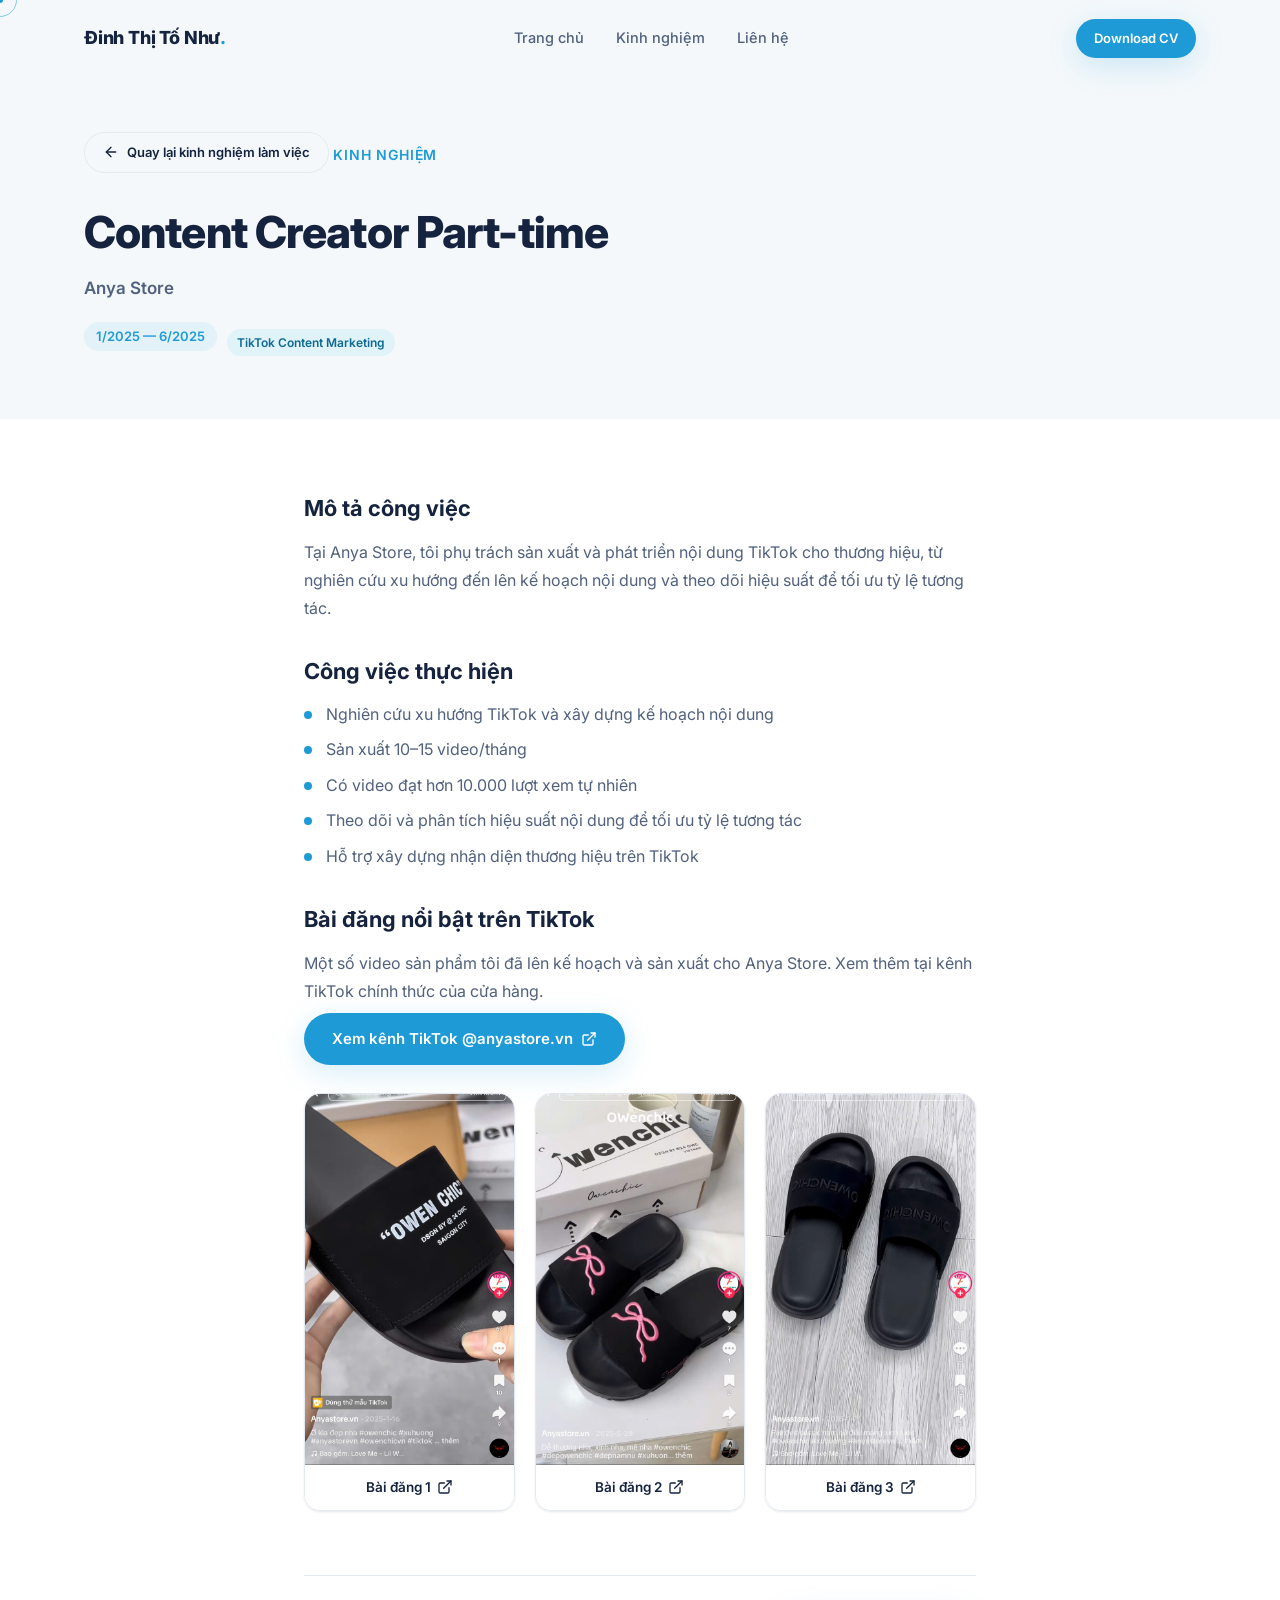
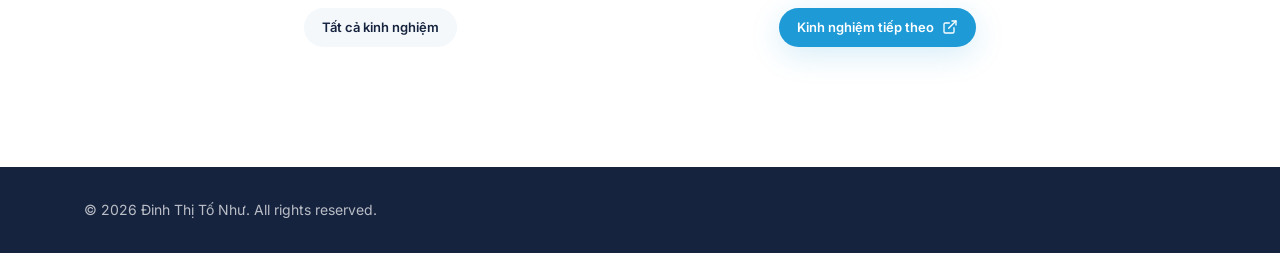
==== experience/anya-content-creator.html @ de834d2e "Publish portfolio" ====
<!doctype html>
<html lang="vi">
<head>
  <meta charset="UTF-8" />
  <meta name="viewport" content="width=device-width, initial-scale=1.0" />

  <title>Content Creator Part-time — Anya Store | Đinh Thị Tố Như</title>
  <meta name="description" content="Kinh nghiệm làm Content Creator Part-time tại Anya Store: sản xuất nội dung TikTok, xây dựng nhận diện thương hiệu." />
  <meta name="robots" content="index, follow" />
  <meta name="theme-color" content="#1E9BD7" />

  <link rel="icon" type="image/svg+xml" href="../assets/images/favicon.svg" />

  <link rel="preconnect" href="https://fonts.googleapis.com" />
  <link rel="preconnect" href="https://fonts.gstatic.com" crossorigin />
  <link href="https://fonts.googleapis.com/css2?family=Inter:wght@400;500;600;700;800&display=swap" rel="stylesheet" />

  <link rel="stylesheet" href="../css/style.css" />
</head>
<body>

  <!-- ============ ICON SPRITE ============ -->
  <svg style="display:none" aria-hidden="true">
    <symbol id="icon-mail" viewBox="0 0 24 24"><path d="M4 4h16c1.1 0 2 .9 2 2v12c0 1.1-.9 2-2 2H4c-1.1 0-2-.9-2-2V6c0-1.1.9-2 2-2z"/><polyline points="22,6 12,13 2,6"/></symbol>
    <symbol id="icon-phone" viewBox="0 0 24 24"><path d="M22 16.92v3a2 2 0 0 1-2.18 2 19.79 19.79 0 0 1-8.63-3.07 19.5 19.5 0 0 1-6-6 19.79 19.79 0 0 1-3.07-8.67A2 2 0 0 1 4.11 2h3a2 2 0 0 1 2 1.72c.13.96.36 1.9.7 2.81a2 2 0 0 1-.45 2.11L8.09 9.91a16 16 0 0 0 6 6l1.27-1.27a2 2 0 0 1 2.11-.45c.9.34 1.85.57 2.81.7A2 2 0 0 1 22 16.92z"/></symbol>
    <symbol id="icon-arrow-up" viewBox="0 0 24 24"><line x1="12" y1="19" x2="12" y2="5"/><polyline points="5,12 12,5 19,12"/></symbol>
    <symbol id="icon-arrow-left" viewBox="0 0 24 24"><line x1="19" y1="12" x2="5" y2="12"/><polyline points="12,19 5,12 12,5"/></symbol>
    <symbol id="icon-menu" viewBox="0 0 24 24"><line x1="3" y1="12" x2="21" y2="12"/><line x1="3" y1="6" x2="21" y2="6"/><line x1="3" y1="18" x2="21" y2="18"/></symbol>
    <symbol id="icon-x" viewBox="0 0 24 24"><line x1="18" y1="6" x2="6" y2="18"/><line x1="6" y1="6" x2="18" y2="18"/></symbol>
    <symbol id="icon-external-link" viewBox="0 0 24 24"><path d="M18 13v6a2 2 0 0 1-2 2H5a2 2 0 0 1-2-2V8a2 2 0 0 1 2-2h6"/><polyline points="15,3 21,3 21,9"/><line x1="10" y1="14" x2="21" y2="3"/></symbol>
  </svg>

  <!-- ============ LOADER ============ -->
  <div id="loader" class="loader" aria-hidden="true">
    <div class="loader__mark">N.</div>
    <div class="loader__bar"><span></span></div>
  </div>

  <!-- ============ CUSTOM CURSOR ============ -->
  <div class="cursor-dot" id="cursorDot"></div>
  <div class="cursor-ring" id="cursorRing"></div>

  <!-- ============ SCROLL PROGRESS BAR ============ -->
  <div class="scroll-progress"><div class="scroll-progress__bar" id="scrollProgressBar"></div></div>

  <a class="skip-link" href="#main">Bỏ qua tới nội dung chính</a>

  <!-- ============ HEADER / NAVBAR ============ -->
  <header class="navbar" id="navbar">
    <div class="container navbar__inner">
      <a href="../index.html#home" class="navbar__logo" aria-label="Về trang chủ">Đinh Thị Tố Như<span class="navbar__logo-dot">.</span></a>

      <nav class="navbar__nav" id="navMenu" aria-label="Menu chính">
        <ul class="navbar__list">
          <li><a href="../index.html#home" class="navbar__link" data-nav>Trang chủ</a></li>
          <li><a href="../index.html#experience" class="navbar__link" data-nav>Kinh nghiệm</a></li>
          <li><a href="../index.html#contact" class="navbar__link" data-nav>Liên hệ</a></li>
        </ul>
      </nav>

      <div class="navbar__actions">
        <a href="../assets/cv/CV.pdf" download="Dinh-Thi-To-Nhu-CV.pdf" class="btn btn--primary btn--sm">Download CV</a>
        <button class="navbar__toggle" id="navToggle" aria-label="Mở menu điều hướng" aria-expanded="false" aria-controls="navMenu">
          <svg class="icon" aria-hidden="true"><use href="#icon-menu"></use></svg>
        </button>
      </div>
    </div>
  </header>

  <main id="main">

    <!-- ============ EXPERIENCE HERO ============ -->
    <section class="experience-hero">
      <div class="container">
        <a href="../index.html#experience" class="btn btn--outline btn--sm experience-hero__back">
          <svg class="icon icon--sm" aria-hidden="true"><use href="#icon-arrow-left"></use></svg>
          Quay lại kinh nghiệm làm việc
        </a>
        <p class="section-tag">Kinh nghiệm</p>
        <h1 class="section-title">Content Creator Part-time</h1>
        <p class="experience-hero__company">Anya Store</p>
        <div class="experience-hero__meta">
          <span class="timeline__duration">1/2025 — 6/2025</span>
          <span class="tag">TikTok Content Marketing</span>
        </div>
      </div>
    </section>

    <!-- ============ EXPERIENCE DETAIL ============ -->
    <section class="experience-detail">
      <div class="container experience-detail__content">
        <h2>Mô tả công việc</h2>
        <p>
          Tại Anya Store, tôi phụ trách sản xuất và phát triển nội dung TikTok cho thương hiệu, từ nghiên cứu xu
          hướng đến lên kế hoạch nội dung và theo dõi hiệu suất để tối ưu tỷ lệ tương tác.
        </p>

        <h2>Công việc thực hiện</h2>
        <ul>
          <li>Nghiên cứu xu hướng TikTok và xây dựng kế hoạch nội dung</li>
          <li>Sản xuất 10–15 video/tháng</li>
          <li>Có video đạt hơn 10.000 lượt xem tự nhiên</li>
          <li>Theo dõi và phân tích hiệu suất nội dung để tối ưu tỷ lệ tương tác</li>
          <li>Hỗ trợ xây dựng nhận diện thương hiệu trên TikTok</li>
        </ul>

        <h2>Bài đăng nổi bật trên TikTok</h2>
        <p>
          Một số video sản phẩm tôi đã lên kế hoạch và sản xuất cho Anya Store. Xem thêm tại kênh TikTok chính thức
          của cửa hàng.
        </p>
        <a href="https://www.tiktok.com/@anyastore.vn" target="_blank" rel="noopener noreferrer" class="btn btn--primary tiktok-channel-link">
          Xem kênh TikTok @anyastore.vn <svg class="icon icon--sm" aria-hidden="true"><use href="#icon-external-link"></use></svg>
        </a>

        <div class="tiktok-posts">
          <a href="https://www.tiktok.com/@anyastore.vn/video/7460379415881534738" target="_blank" rel="noopener noreferrer" class="tiktok-post">
            <img src="../assets/images/experience/tiktok-post-1.jpg" alt="Bài đăng TikTok giới thiệu dép Owen Chic màu đen" loading="lazy" />
            <span class="tiktok-post__label">Bài đăng 1 <svg class="icon icon--sm" aria-hidden="true"><use href="#icon-external-link"></use></svg></span>
          </a>
          <a href="https://www.tiktok.com/@anyastore.vn/video/7509442155442605320" target="_blank" rel="noopener noreferrer" class="tiktok-post">
            <img src="../assets/images/experience/tiktok-post-2.jpg" alt="Bài đăng TikTok giới thiệu dép Owen Chic hoạ tiết nơ hồng" loading="lazy" />
            <span class="tiktok-post__label">Bài đăng 2 <svg class="icon icon--sm" aria-hidden="true"><use href="#icon-external-link"></use></svg></span>
          </a>
          <a href="https://www.tiktok.com/@anyastore.vn/video/7457169894644239623" target="_blank" rel="noopener noreferrer" class="tiktok-post">
            <img src="../assets/images/experience/tiktok-post-3.jpg" alt="Bài đăng TikTok giới thiệu dép Owen Chic màu đen classic" loading="lazy" />
            <span class="tiktok-post__label">Bài đăng 3 <svg class="icon icon--sm" aria-hidden="true"><use href="#icon-external-link"></use></svg></span>
          </a>
        </div>

        <div class="experience-detail__nav">
          <a href="../index.html#experience" class="btn btn--ghost btn--sm">Tất cả kinh nghiệm</a>
          <a href="anya-customer-care.html" class="btn btn--primary btn--sm">
            Kinh nghiệm tiếp theo <svg class="icon icon--sm" aria-hidden="true"><use href="#icon-external-link"></use></svg>
          </a>
        </div>
      </div>
    </section>

  </main>

  <!-- ============ FOOTER ============ -->
  <footer class="footer">
    <div class="container footer__inner">
      <p>&copy; <span id="year"></span> Đinh Thị Tố Như. All rights reserved.</p>
      <button id="backToTop" class="back-to-top" aria-label="Lên đầu trang">
        <svg class="icon" aria-hidden="true"><use href="#icon-arrow-up"></use></svg>
      </button>
    </div>
  </footer>

  <script src="../js/script.js" defer></script>
</body>
</html>
---- css/style.css ----
/* ==========================================================================
   PORTFOLIO STYLESHEET
   Design system: Minimal Luxury (Apple + Framer + Linear + Notion)
   ========================================================================== */

/* ---------- 1. Design tokens ---------- */
:root {
  --color-primary: #1e9bd7;
  --color-primary-dark: #157aae;
  --color-secondary: #16233f;
  --color-bg: #ffffff;
  --color-bg-alt: #f4f8fb;
  --color-accent: #5fd1ea;
  --color-text: #16233f;
  --color-text-muted: #51617e;
  --color-border: #e2e9f1;

  --font-base: "Inter", -apple-system, BlinkMacSystemFont, "Segoe UI", sans-serif;

  --radius-sm: 8px;
  --radius: 16px;
  --radius-lg: 24px;

  --shadow-sm: 0 1px 2px rgba(15, 23, 42, 0.04), 0 1px 3px rgba(15, 23, 42, 0.06);
  --shadow-md: 0 4px 12px rgba(15, 23, 42, 0.06), 0 2px 4px rgba(15, 23, 42, 0.04);
  --shadow-lg: 0 20px 40px -12px rgba(15, 23, 42, 0.15);
  --shadow-glow: 0 8px 30px rgba(30, 155, 215, 0.18);

  --container-w: 1160px;
  --nav-h: 76px;

  --ease-out: cubic-bezier(0.16, 1, 0.3, 1);
  --transition: 0.35s var(--ease-out);
}

/* ---------- 2. Reset ---------- */
* {
  margin: 0;
  padding: 0;
  box-sizing: border-box;
}

html {
  scroll-behavior: smooth;
  scroll-padding-top: var(--nav-h);
}

body {
  font-family: var(--font-base);
  color: var(--color-text);
  background: var(--color-bg);
  line-height: 1.6;
  -webkit-font-smoothing: antialiased;
  overflow-x: hidden;
}

img {
  max-width: 100%;
  display: block;
}

a {
  color: inherit;
  text-decoration: none;
}

ul,
ol {
  list-style: none;
}

button,
input,
textarea {
  font-family: inherit;
  font-size: inherit;
  color: inherit;
  border: none;
  outline: none;
  background: none;
}

button {
  cursor: pointer;
}

.icon {
  width: 20px;
  height: 20px;
  fill: none;
  stroke: currentColor;
  stroke-width: 2;
  stroke-linecap: round;
  stroke-linejoin: round;
  flex-shrink: 0;
}

.icon--sm {
  width: 16px;
  height: 16px;
}

/* Respect reduced-motion preference */
@media (prefers-reduced-motion: reduce) {
  *,
  *::before,
  *::after {
    animation-duration: 0.001ms !important;
    animation-iteration-count: 1 !important;
    transition-duration: 0.001ms !important;
    scroll-behavior: auto !important;
  }
}

/* ---------- 3. Layout utilities ---------- */
.container {
  width: 100%;
  max-width: var(--container-w);
  margin: 0 auto;
  padding: 0 24px;
}

section {
  padding: 120px 0;
}

.section-tag {
  display: inline-block;
  font-size: 14px;
  font-weight: 600;
  letter-spacing: 0.06em;
  text-transform: uppercase;
  color: var(--color-primary);
  margin-bottom: 12px;
}

.section-title {
  font-size: clamp(2rem, 4vw, 2.75rem);
  font-weight: 800;
  letter-spacing: -0.02em;
  color: var(--color-secondary);
  margin-bottom: 48px;
}

/* Skip link (accessibility) */
.skip-link {
  position: absolute;
  top: -100px;
  left: 16px;
  background: var(--color-primary);
  color: #fff;
  padding: 10px 18px;
  border-radius: var(--radius-sm);
  z-index: 9999;
  transition: top 0.2s ease;
}

.skip-link:focus {
  top: 16px;
}

/* Focus visibility for keyboard nav */
a:focus-visible,
button:focus-visible,
input:focus-visible,
textarea:focus-visible {
  outline: 2px solid var(--color-primary);
  outline-offset: 3px;
  border-radius: 4px;
}

/* ---------- 4. Buttons ---------- */
.btn {
  display: inline-flex;
  align-items: center;
  justify-content: center;
  gap: 8px;
  padding: 14px 28px;
  border-radius: 999px;
  font-weight: 600;
  font-size: 15px;
  white-space: nowrap;
  transition: transform var(--transition), box-shadow var(--transition), background var(--transition), color var(--transition);
  will-change: transform;
}

.btn:active {
  transform: scale(0.97);
}

.btn--primary {
  background: var(--color-primary);
  color: #fff;
  box-shadow: var(--shadow-glow);
}

.btn--primary:hover {
  background: var(--color-primary-dark);
  transform: translateY(-2px);
  box-shadow: 0 12px 24px rgba(30, 155, 215, 0.28);
}

.btn--outline {
  background: transparent;
  color: var(--color-secondary);
  border: 1.5px solid var(--color-border);
}

.btn--outline:hover {
  border-color: var(--color-primary);
  color: var(--color-primary);
  transform: translateY(-2px);
}

.btn--ghost {
  background: var(--color-bg-alt);
  color: var(--color-secondary);
}

.btn--ghost:hover {
  background: var(--color-border);
}

.btn--sm {
  padding: 9px 18px;
  font-size: 13px;
}

.btn--full {
  width: 100%;
}

/* ---------- 5. Loader ---------- */
.loader {
  position: fixed;
  inset: 0;
  z-index: 10000;
  background: var(--color-bg);
  display: flex;
  flex-direction: column;
  align-items: center;
  justify-content: center;
  gap: 20px;
  transition: opacity 0.6s var(--ease-out), visibility 0.6s var(--ease-out);
}

.loader.is-hidden {
  opacity: 0;
  visibility: hidden;
  pointer-events: none;
}

.loader__mark {
  font-size: 32px;
  font-weight: 800;
  color: var(--color-secondary);
  letter-spacing: -0.02em;
}

.loader__bar {
  width: 160px;
  height: 3px;
  background: var(--color-border);
  border-radius: 999px;
  overflow: hidden;
}

.loader__bar span {
  display: block;
  height: 100%;
  width: 40%;
  background: linear-gradient(90deg, var(--color-primary), var(--color-accent));
  border-radius: 999px;
  animation: loaderSlide 1.1s ease-in-out infinite;
}

@keyframes loaderSlide {
  0% {
    transform: translateX(-100%);
  }
  100% {
    transform: translateX(350%);
  }
}

/* ---------- 6. Custom cursor (desktop only) ---------- */
.cursor-dot,
.cursor-ring {
  position: fixed;
  top: 0;
  left: 0;
  pointer-events: none;
  z-index: 9998;
  border-radius: 50%;
  transform: translate(-50%, -50%);
}

.cursor-dot {
  width: 6px;
  height: 6px;
  background: var(--color-primary);
}

.cursor-ring {
  width: 34px;
  height: 34px;
  border: 1.5px solid var(--color-primary);
  opacity: 0.5;
  transition: width 0.25s var(--ease-out), height 0.25s var(--ease-out), opacity 0.25s var(--ease-out);
}

.cursor-ring.is-hovering {
  width: 54px;
  height: 54px;
  opacity: 0.9;
  background: rgba(30, 155, 215, 0.08);
}

/* Hide custom cursor on touch devices */
@media (hover: none), (pointer: coarse) {
  .cursor-dot,
  .cursor-ring {
    display: none;
  }
}

/* ---------- 7. Scroll progress bar ---------- */
.scroll-progress {
  position: fixed;
  top: 0;
  left: 0;
  width: 100%;
  height: 3px;
  z-index: 1001;
  background: transparent;
}

.scroll-progress__bar {
  height: 100%;
  width: 0%;
  background: linear-gradient(90deg, var(--color-primary), var(--color-accent));
}

/* ---------- 8. Navbar ---------- */
.navbar {
  position: fixed;
  top: 0;
  left: 0;
  width: 100%;
  height: var(--nav-h);
  display: flex;
  align-items: center;
  z-index: 1000;
  background: transparent;
  transition: background var(--transition), box-shadow var(--transition), height var(--transition);
}

.navbar.is-scrolled {
  height: 66px;
  background: rgba(255, 255, 255, 0.85);
  backdrop-filter: blur(12px);
  -webkit-backdrop-filter: blur(12px);
  box-shadow: var(--shadow-sm);
}

.navbar__inner {
  display: flex;
  align-items: center;
  justify-content: space-between;
  gap: 24px;
}

.navbar__logo {
  font-weight: 800;
  font-size: 18px;
  color: var(--color-secondary);
  letter-spacing: -0.01em;
}

.navbar__logo-dot {
  color: var(--color-primary);
}

.navbar__list {
  display: flex;
  align-items: center;
  gap: 32px;
}

.navbar__link {
  font-size: 14.5px;
  font-weight: 500;
  color: var(--color-text-muted);
  position: relative;
  padding: 6px 0;
  transition: color var(--transition);
}

.navbar__link::after {
  content: "";
  position: absolute;
  left: 0;
  bottom: 0;
  width: 0;
  height: 2px;
  background: var(--color-primary);
  transition: width var(--transition);
}

.navbar__link:hover,
.navbar__link.is-active {
  color: var(--color-secondary);
}

.navbar__link:hover::after,
.navbar__link.is-active::after {
  width: 100%;
}

.navbar__actions {
  display: flex;
  align-items: center;
  gap: 16px;
}

.navbar__toggle {
  display: none;
  color: var(--color-secondary);
}

/* ---------- 9. Hero ---------- */
.hero {
  position: relative;
  min-height: 100vh;
  display: flex;
  align-items: center;
  padding-top: var(--nav-h);
  background: radial-gradient(ellipse at top right, rgba(95, 209, 234, 0.08), transparent 60%),
    radial-gradient(ellipse at bottom left, rgba(30, 155, 215, 0.06), transparent 60%);
}

.hero__inner {
  display: grid;
  grid-template-columns: 0.85fr 1.15fr;
  align-items: center;
  gap: 64px;
}

.hero__media {
  position: relative;
  display: flex;
  justify-content: center;
}

.hero__blob {
  position: absolute;
  inset: -30px;
  background: linear-gradient(135deg, var(--color-primary), var(--color-accent));
  border-radius: 50%;
  filter: blur(50px);
  opacity: 0.35;
  animation: blobFloat 8s ease-in-out infinite;
  will-change: transform;
}

@keyframes blobFloat {
  0%,
  100% {
    transform: translateY(0) scale(1);
  }
  50% {
    transform: translateY(-16px) scale(1.05);
  }
}

.hero__avatar {
  position: relative;
  width: min(360px, 70vw);
  height: min(360px, 70vw);
  border-radius: 50%;
  object-fit: cover;
  object-position: center bottom;
  border: 6px solid #fff;
  box-shadow: var(--shadow-lg);
}

.hero__greeting {
  font-size: 18px;
  color: var(--color-text-muted);
  margin-bottom: 8px;
}

.hero__name {
  font-size: clamp(2.4rem, 5vw, 3.75rem);
  font-weight: 800;
  letter-spacing: -0.03em;
  color: var(--color-secondary);
  margin-bottom: 12px;
}

.hero__role {
  font-size: clamp(1.15rem, 2.4vw, 1.5rem);
  font-weight: 600;
  color: var(--color-primary);
  margin-bottom: 24px;
  min-height: 1.6em;
}

.hero__cursor {
  animation: blink 0.9s step-end infinite;
  color: var(--color-primary);
}

@keyframes blink {
  0%,
  100% {
    opacity: 1;
  }
  50% {
    opacity: 0;
  }
}

.hero__bio {
  max-width: 560px;
  color: var(--color-text-muted);
  font-size: 16px;
  margin-bottom: 32px;
}

.hero__actions {
  display: flex;
  flex-wrap: wrap;
  gap: 16px;
  margin-bottom: 36px;
}

.hero__socials {
  display: flex;
  gap: 14px;
}

.social-icon {
  width: 44px;
  height: 44px;
  display: flex;
  align-items: center;
  justify-content: center;
  border-radius: 50%;
  border: 1.5px solid var(--color-border);
  color: var(--color-secondary);
  transition: all var(--transition);
}

.social-icon:hover {
  background: var(--color-primary);
  border-color: var(--color-primary);
  color: #fff;
  transform: translateY(-3px);
}

.hero__scroll-hint {
  position: absolute;
  bottom: 32px;
  left: 50%;
  transform: translateX(-50%);
  width: 26px;
  height: 42px;
  border: 2px solid var(--color-border);
  border-radius: 20px;
  display: flex;
  justify-content: center;
  padding-top: 8px;
}

.hero__scroll-hint span {
  width: 4px;
  height: 8px;
  border-radius: 4px;
  background: var(--color-primary);
  animation: scrollHint 1.6s ease-in-out infinite;
}

@keyframes scrollHint {
  0% {
    transform: translateY(0);
    opacity: 1;
  }
  100% {
    transform: translateY(14px);
    opacity: 0;
  }
}

/* ---------- 10. About ---------- */
.about {
  background: var(--color-bg-alt);
}

.about__desc {
  max-width: 720px;
  color: var(--color-text-muted);
  font-size: 17px;
  margin-bottom: 56px;
}

.about__grid {
  display: grid;
  grid-template-columns: repeat(4, 1fr);
  gap: 24px;
}

.about-card {
  background: #fff;
  border-radius: var(--radius);
  padding: 32px 24px;
  box-shadow: var(--shadow-sm);
  transition: transform var(--transition), box-shadow var(--transition);
}

.about-card:hover {
  transform: translateY(-6px);
  box-shadow: var(--shadow-md);
}

.about-card__icon {
  width: 52px;
  height: 52px;
  border-radius: var(--radius-sm);
  background: rgba(30, 155, 215, 0.08);
  color: var(--color-primary);
  display: flex;
  align-items: center;
  justify-content: center;
  margin-bottom: 20px;
}

.about-card__title {
  font-size: 18px;
  font-weight: 700;
  margin-bottom: 8px;
  color: var(--color-secondary);
}

.about-card__text {
  color: var(--color-text-muted);
  font-size: 14.5px;
}

/* ---------- 11. Skills ---------- */
.skills__grid {
  display: grid;
  grid-template-columns: repeat(2, 1fr);
  gap: 24px;
}

.skill-card {
  background: #fff;
  border: 1px solid var(--color-border);
  border-radius: var(--radius);
  padding: 32px;
  box-shadow: var(--shadow-sm);
  transition: transform var(--transition), box-shadow var(--transition);
}

.skill-card:hover {
  transform: translateY(-4px);
  box-shadow: var(--shadow-md);
}

.skill-card__title {
  font-size: 19px;
  font-weight: 700;
  color: var(--color-secondary);
  margin-bottom: 24px;
}

.skill-list {
  display: flex;
  flex-direction: column;
  gap: 18px;
}

.skill-item__head {
  display: flex;
  justify-content: space-between;
  font-size: 14px;
  margin-bottom: 8px;
  color: var(--color-text);
}

.skill-item__percent {
  color: var(--color-primary);
  font-weight: 600;
}

.progress-bar {
  width: 100%;
  height: 8px;
  border-radius: 999px;
  background: var(--color-bg-alt);
  overflow: hidden;
}

.progress-bar__fill {
  height: 100%;
  width: 0%;
  border-radius: 999px;
  background: linear-gradient(90deg, var(--color-primary), var(--color-accent));
  transition: width 1.2s var(--ease-out);
}

/* ---------- 12. Experience timeline ---------- */
.timeline {
  position: relative;
  max-width: 780px;
  margin: 0 auto;
  padding-left: 32px;
  border-left: 2px solid var(--color-border);
}

.timeline__item {
  position: relative;
  padding-bottom: 48px;
}

.timeline__item:last-child {
  padding-bottom: 0;
}

.timeline__dot {
  position: absolute;
  left: -39px;
  top: 4px;
  width: 16px;
  height: 16px;
  border-radius: 50%;
  background: var(--color-primary);
  box-shadow: 0 0 0 4px rgba(30, 155, 215, 0.15);
}

.timeline__content {
  background: #fff;
  border: 1px solid var(--color-border);
  border-radius: var(--radius);
  padding: 28px;
  box-shadow: var(--shadow-sm);
  transition: transform var(--transition), box-shadow var(--transition);
}

.timeline__content:hover {
  transform: translateY(-4px);
  box-shadow: var(--shadow-md);
}

.timeline__duration {
  display: inline-block;
  font-size: 13px;
  font-weight: 600;
  color: var(--color-primary);
  background: rgba(30, 155, 215, 0.08);
  padding: 4px 12px;
  border-radius: 999px;
  margin-bottom: 12px;
}

.timeline__position {
  font-size: 20px;
  font-weight: 700;
  color: var(--color-secondary);
  margin-bottom: 4px;
}

.timeline__position a {
  transition: color var(--transition);
}

.timeline__position a:hover {
  color: var(--color-primary);
}

.timeline__company {
  font-size: 14.5px;
  color: var(--color-text-muted);
  margin-bottom: 12px;
  font-weight: 500;
}

.timeline__desc {
  color: var(--color-text-muted);
  font-size: 15px;
}

.timeline__link {
  margin-top: 16px;
}

/* ---------- 13. Projects ---------- */
.projects__filter {
  display: flex;
  flex-wrap: wrap;
  gap: 12px;
  margin-bottom: 40px;
}

.filter-btn {
  padding: 10px 22px;
  border-radius: 999px;
  font-size: 14px;
  font-weight: 600;
  color: var(--color-text-muted);
  background: var(--color-bg-alt);
  transition: all var(--transition);
}

.filter-btn:hover {
  color: var(--color-secondary);
}

.filter-btn.is-active {
  background: var(--color-primary);
  color: #fff;
}

.projects__grid {
  display: grid;
  grid-template-columns: repeat(2, 1fr);
  gap: 28px;
}

.project-card {
  background: #fff;
  border: 1px solid var(--color-border);
  border-radius: var(--radius);
  overflow: hidden;
  box-shadow: var(--shadow-sm);
  transition: transform var(--transition), box-shadow var(--transition);
}

.project-card.is-hidden {
  display: none;
}

.project-card:hover {
  transform: translateY(-8px);
  box-shadow: var(--shadow-lg);
}

.project-card__image {
  display: block;
  aspect-ratio: 3 / 2;
  overflow: hidden;
}

.project-card__image img {
  width: 100%;
  height: 100%;
  object-fit: cover;
  transition: transform 0.5s var(--ease-out);
}

.project-card:hover .project-card__image img {
  transform: scale(1.06);
}

.project-card__body {
  padding: 24px;
}

.project-card__title {
  font-size: 18px;
  font-weight: 700;
  color: var(--color-secondary);
  margin-bottom: 10px;
}

.project-card__title a {
  transition: color var(--transition);
}

.project-card__title a:hover {
  color: var(--color-primary);
}

.project-card__desc {
  font-size: 14.5px;
  color: var(--color-text-muted);
  margin-bottom: 16px;
}

.project-card__tags {
  display: flex;
  flex-wrap: wrap;
  gap: 8px;
  margin-bottom: 16px;
}

.tag {
  font-size: 12px;
  font-weight: 600;
  padding: 4px 10px;
  border-radius: 999px;
  background: rgba(95, 209, 234, 0.14);
  color: #0e6a96;
}

.project-card__result {
  font-size: 13.5px;
  color: var(--color-text-muted);
  margin-bottom: 20px;
}

.project-card__actions {
  display: flex;
  flex-wrap: wrap;
  align-items: center;
  justify-content: space-between;
  gap: 10px;
}

/* ---------- 13b. Project detail page ---------- */
.project-hero {
  padding-top: calc(var(--nav-h) + 56px);
  padding-bottom: 56px;
  background: var(--color-bg-alt);
}

.project-hero__back {
  margin-bottom: 24px;
}

.project-hero .section-title {
  margin-bottom: 16px;
}

.project-hero__meta {
  display: flex;
  flex-wrap: wrap;
  align-items: center;
  gap: 10px;
  margin-top: 8px;
}

.project-hero__link {
  margin-top: 24px;
}

.project-detail {
  padding-top: 72px;
}

.project-detail__grid {
  display: grid;
  grid-template-columns: 1fr;
  gap: 40px;
}

.project-detail__image img {
  width: 100%;
  border-radius: var(--radius-lg);
  box-shadow: var(--shadow-lg);
}

.project-detail__content {
  max-width: 720px;
}

.project-detail__content h2 {
  font-size: 22px;
  font-weight: 700;
  color: var(--color-secondary);
  margin: 32px 0 12px;
}

.project-detail__content h2:first-child {
  margin-top: 0;
}

.project-detail__content p {
  color: var(--color-text-muted);
  font-size: 16px;
  line-height: 1.75;
}

.project-detail__content ul {
  display: flex;
  flex-direction: column;
  gap: 10px;
  color: var(--color-text-muted);
  font-size: 16px;
  line-height: 1.6;
}

.project-detail__content ul li {
  position: relative;
  padding-left: 22px;
}

.project-detail__content ul li::before {
  content: "";
  position: absolute;
  left: 0;
  top: 9px;
  width: 8px;
  height: 8px;
  border-radius: 50%;
  background: var(--color-primary);
}

.project-detail__result {
  background: #fff;
  border: 1px solid var(--color-border);
  border-radius: var(--radius);
  padding: 24px;
  margin-top: 8px;
}

.project-detail__result p {
  margin: 0;
}

.project-detail__nav {
  display: flex;
  justify-content: space-between;
  align-items: center;
  gap: 16px;
  margin-top: 64px;
  padding-top: 32px;
  border-top: 1px solid var(--color-border);
}

@media (min-width: 900px) {
  .project-detail__grid {
    grid-template-columns: 0.95fr 1.05fr;
    align-items: start;
  }

  .project-detail__image {
    position: sticky;
    top: calc(var(--nav-h) + 24px);
  }
}

/* ---------- 13c. Experience detail page ---------- */
.experience-hero {
  padding-top: calc(var(--nav-h) + 56px);
  padding-bottom: 56px;
  background: var(--color-bg-alt);
}

.experience-hero__back {
  margin-bottom: 24px;
}

.experience-hero .section-title {
  margin-bottom: 8px;
}

.experience-hero__company {
  font-size: 17px;
  font-weight: 600;
  color: var(--color-text-muted);
  margin-bottom: 20px;
}

.experience-hero__meta {
  display: flex;
  flex-wrap: wrap;
  align-items: center;
  gap: 10px;
}

.experience-detail {
  padding-top: 72px;
}

.experience-detail__content {
  max-width: 720px;
  margin: 0 auto;
}

.experience-detail__content h2 {
  font-size: 22px;
  font-weight: 700;
  color: var(--color-secondary);
  margin: 32px 0 12px;
}

.experience-detail__content h2:first-child {
  margin-top: 0;
}

.experience-detail__content p {
  color: var(--color-text-muted);
  font-size: 16px;
  line-height: 1.75;
}

.experience-detail__content ul {
  display: flex;
  flex-direction: column;
  gap: 10px;
  color: var(--color-text-muted);
  font-size: 16px;
  line-height: 1.6;
}

.experience-detail__content ul li {
  position: relative;
  padding-left: 22px;
}

.experience-detail__content ul li::before {
  content: "";
  position: absolute;
  left: 0;
  top: 9px;
  width: 8px;
  height: 8px;
  border-radius: 50%;
  background: var(--color-primary);
}

.experience-detail__nav {
  display: flex;
  justify-content: space-between;
  align-items: center;
  gap: 16px;
  margin-top: 64px;
  padding-top: 32px;
  border-top: 1px solid var(--color-border);
}

.tiktok-channel-link {
  margin-top: 8px;
  margin-bottom: 28px;
}

.tiktok-posts {
  display: grid;
  grid-template-columns: repeat(3, 1fr);
  gap: 20px;
}

.tiktok-post {
  display: block;
  border-radius: var(--radius);
  overflow: hidden;
  border: 1px solid var(--color-border);
  box-shadow: var(--shadow-sm);
  transition: transform var(--transition), box-shadow var(--transition);
}

.tiktok-post:hover {
  transform: translateY(-6px);
  box-shadow: var(--shadow-md);
}

.tiktok-post img {
  width: 100%;
  aspect-ratio: 9 / 16;
  object-fit: cover;
  display: block;
}

.tiktok-post__label {
  display: flex;
  align-items: center;
  justify-content: center;
  gap: 6px;
  padding: 12px;
  font-size: 13.5px;
  font-weight: 600;
  color: var(--color-secondary);
  background: #fff;
}

@media (max-width: 560px) {
  .tiktok-posts {
    grid-template-columns: repeat(2, 1fr);
  }
}

.post-gallery {
  display: grid;
  grid-template-columns: repeat(3, 1fr);
  gap: 20px;
}

.post-card {
  display: block;
  border-radius: var(--radius);
  overflow: hidden;
  border: 1px solid var(--color-border);
  box-shadow: var(--shadow-sm);
  transition: transform var(--transition), box-shadow var(--transition);
}

.post-card:hover {
  transform: translateY(-6px);
  box-shadow: var(--shadow-md);
}

.post-card img {
  width: 100%;
  aspect-ratio: 3 / 4;
  object-fit: cover;
  object-position: top;
  display: block;
}

.post-card__label {
  display: flex;
  align-items: center;
  justify-content: center;
  gap: 6px;
  padding: 12px;
  font-size: 13.5px;
  font-weight: 600;
  color: var(--color-secondary);
  background: #fff;
}

@media (max-width: 560px) {
  .post-gallery {
    grid-template-columns: repeat(2, 1fr);
  }
}

/* ---------- 14. Certificates ---------- */
.certificates {
  background: var(--color-bg-alt);
}

.certificates__grid {
  display: grid;
  grid-template-columns: repeat(3, 1fr);
  gap: 24px;
}

.cert-card {
  background: #fff;
  border-radius: var(--radius);
  padding: 32px 24px;
  text-align: center;
  box-shadow: var(--shadow-sm);
  transition: transform var(--transition), box-shadow var(--transition);
}

.cert-card:hover {
  transform: translateY(-6px) scale(1.02);
  box-shadow: var(--shadow-md);
}

.cert-card__icon {
  width: 56px;
  height: 56px;
  margin: 0 auto 18px;
  border-radius: 50%;
  background: rgba(30, 155, 215, 0.08);
  color: var(--color-primary);
  display: flex;
  align-items: center;
  justify-content: center;
}

.cert-card__title {
  font-size: 16px;
  font-weight: 700;
  color: var(--color-secondary);
  margin-bottom: 6px;
}

.cert-card__issuer {
  font-size: 13.5px;
  color: var(--color-text-muted);
}

/* ---------- 15. Contact ---------- */
.contact__lead {
  max-width: 620px;
  color: var(--color-text-muted);
  margin-bottom: 48px;
  font-size: 16px;
}

.contact__grid {
  display: grid;
  grid-template-columns: 1.3fr 1fr;
  gap: 40px;
}

.contact-form {
  background: #fff;
  border: 1px solid var(--color-border);
  border-radius: var(--radius-lg);
  padding: 40px;
  box-shadow: var(--shadow-sm);
}

.form-group {
  margin-bottom: 22px;
}

.form-group label {
  display: block;
  font-size: 14px;
  font-weight: 600;
  margin-bottom: 8px;
  color: var(--color-secondary);
}

.form-group input,
.form-group textarea {
  width: 100%;
  padding: 14px 16px;
  border: 1.5px solid var(--color-border);
  border-radius: var(--radius-sm);
  background: var(--color-bg-alt);
  transition: border-color var(--transition), background var(--transition);
  resize: vertical;
}

.form-group input:focus,
.form-group textarea:focus {
  border-color: var(--color-primary);
  background: #fff;
}

.form-group.has-error input,
.form-group.has-error textarea {
  border-color: #ef4444;
}

.form-error {
  display: block;
  min-height: 18px;
  font-size: 12.5px;
  color: #ef4444;
  margin-top: 6px;
}

.form-status {
  min-height: 24px;
  margin-top: 16px;
  font-size: 14px;
  font-weight: 600;
  text-align: center;
}

.form-status.is-success {
  color: #16a34a;
}

.form-status.is-error {
  color: #ef4444;
}

.contact-info {
  display: flex;
  flex-direction: column;
  gap: 16px;
}

.contact-info__item {
  display: flex;
  align-items: center;
  gap: 16px;
  background: #fff;
  border: 1px solid var(--color-border);
  border-radius: var(--radius);
  padding: 20px;
  transition: transform var(--transition), box-shadow var(--transition), border-color var(--transition);
}

.contact-info__item:hover {
  transform: translateX(6px);
  box-shadow: var(--shadow-md);
  border-color: var(--color-primary);
}

.contact-info__item span:last-child {
  display: flex;
  flex-direction: column;
  gap: 2px;
  font-size: 14.5px;
}

.contact-info__item strong {
  font-size: 13px;
  color: var(--color-text-muted);
  font-weight: 600;
}

.contact-info__icon {
  width: 44px;
  height: 44px;
  border-radius: 50%;
  background: rgba(30, 155, 215, 0.08);
  color: var(--color-primary);
  display: flex;
  align-items: center;
  justify-content: center;
  flex-shrink: 0;
}

/* ---------- 16. Footer ---------- */
.footer {
  background: var(--color-secondary);
  color: rgba(255, 255, 255, 0.7);
  padding: 32px 0;
}

.footer__inner {
  display: flex;
  align-items: center;
  justify-content: space-between;
  font-size: 14px;
}

/* ---------- 17. Back to top ---------- */
.back-to-top {
  width: 40px;
  height: 40px;
  border-radius: 50%;
  background: rgba(255, 255, 255, 0.08);
  color: #fff;
  display: flex;
  align-items: center;
  justify-content: center;
  transition: all var(--transition);
}

.back-to-top:hover {
  background: var(--color-primary);
  transform: translateY(-4px);
}

/* Floating back-to-top button (appears on scroll) */
.back-to-top.is-floating {
  position: fixed;
  right: 28px;
  bottom: 28px;
  z-index: 900;
  background: var(--color-primary);
  color: #fff;
  box-shadow: var(--shadow-md);
  opacity: 0;
  visibility: hidden;
  transform: translateY(12px);
}

.back-to-top.is-floating.is-visible {
  opacity: 1;
  visibility: visible;
  transform: translateY(0);
}

/* ---------- 18. Scroll reveal animation ---------- */
.reveal {
  opacity: 0;
  transition: opacity 0.8s var(--ease-out), transform 0.8s var(--ease-out);
}

.reveal[data-reveal="fade-up"] {
  transform: translateY(32px);
}

.reveal[data-reveal="fade-right"] {
  transform: translateX(-40px);
}

.reveal[data-reveal="fade-left"] {
  transform: translateX(40px);
}

.reveal[data-reveal-delay="1"] {
  transition-delay: 0.08s;
}
.reveal[data-reveal-delay="2"] {
  transition-delay: 0.16s;
}
.reveal[data-reveal-delay="3"] {
  transition-delay: 0.24s;
}
.reveal[data-reveal-delay="4"] {
  transition-delay: 0.32s;
}
.reveal[data-reveal-delay="5"] {
  transition-delay: 0.4s;
}

.reveal.is-visible {
  opacity: 1;
  transform: translate(0, 0);
}

/* ==========================================================================
   RESPONSIVE
   ========================================================================== */

/* Laptop / small desktop */
@media (max-width: 1180px) {
  :root {
    --container-w: 96%;
  }

  .projects__grid {
    grid-template-columns: repeat(2, 1fr);
  }
}

/* Tablet */
@media (max-width: 900px) {
  section {
    padding: 88px 0;
  }

  .navbar__nav {
    position: fixed;
    top: var(--nav-h);
    left: 0;
    width: 100%;
    height: calc(100vh - var(--nav-h));
    background: #fff;
    transform: translateX(100%);
    transition: transform var(--transition);
    padding: 40px 24px;
    overflow-y: auto;
  }

  .navbar__nav.is-open {
    transform: translateX(0);
  }

  .navbar__list {
    flex-direction: column;
    align-items: flex-start;
    gap: 24px;
  }

  .navbar__link {
    font-size: 18px;
  }

  .navbar__toggle {
    display: flex;
  }

  .navbar__actions .btn--primary {
    display: none;
  }

  .hero__inner {
    grid-template-columns: 1fr;
    text-align: center;
    gap: 40px;
  }

  .hero__bio {
    margin-left: auto;
    margin-right: auto;
  }

  .hero__actions,
  .hero__socials {
    justify-content: center;
  }

  .about__grid {
    grid-template-columns: repeat(2, 1fr);
  }

  .skills__grid {
    grid-template-columns: 1fr;
  }

  .projects__grid {
    grid-template-columns: repeat(2, 1fr);
  }

  .certificates__grid {
    grid-template-columns: repeat(2, 1fr);
  }

  .contact__grid {
    grid-template-columns: 1fr;
  }
}

/* Mobile */
@media (max-width: 560px) {
  section {
    padding: 64px 0;
  }

  .about__grid,
  .projects__grid,
  .certificates__grid {
    grid-template-columns: 1fr;
  }

  .hero__actions {
    flex-direction: column;
    width: 100%;
  }

  .hero__actions .btn {
    width: 100%;
  }

  .contact-form {
    padding: 24px;
  }

  .footer__inner {
    flex-direction: column;
    gap: 16px;
    text-align: center;
  }

  .timeline {
    padding-left: 24px;
  }

  .timeline__dot {
    left: -31px;
  }
}
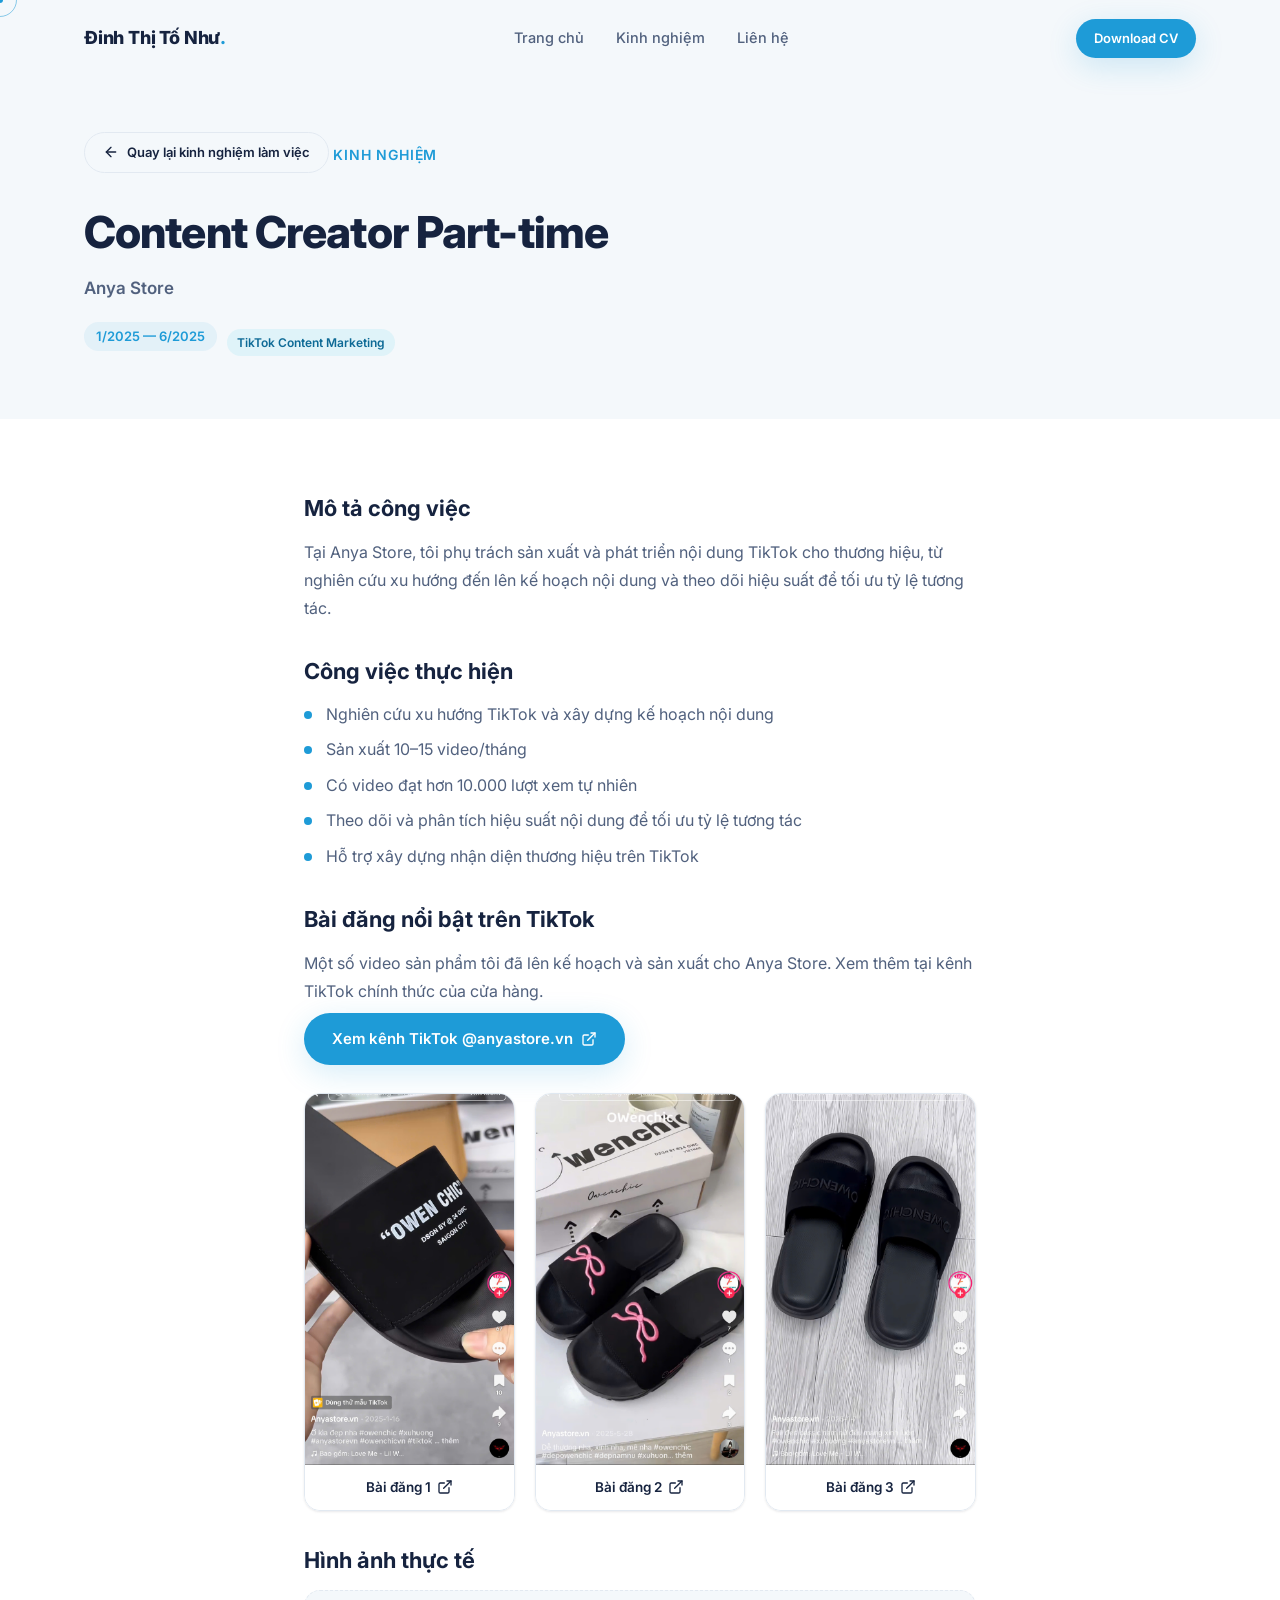
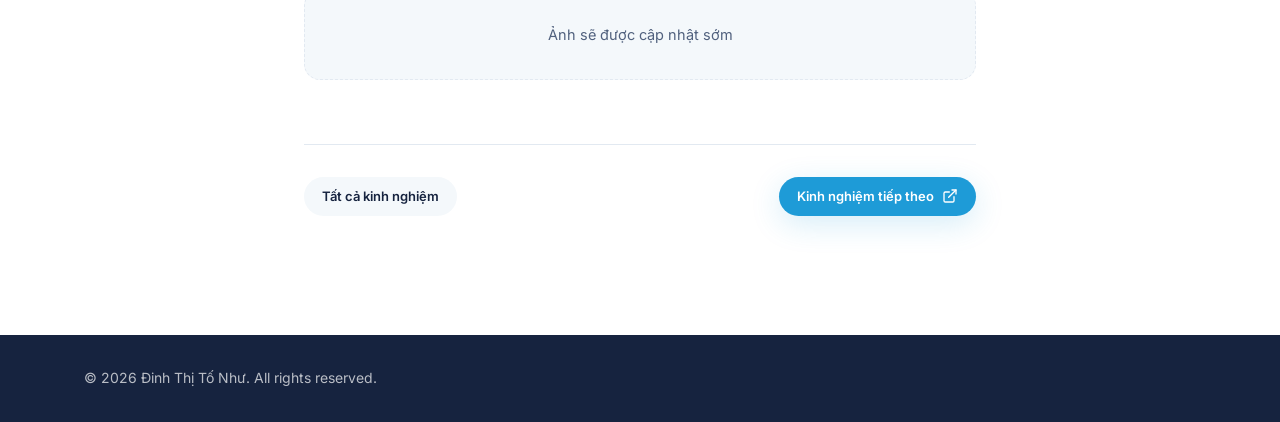
==== commit 41e13101: "Add media gallery + Eyedia project photo" ====
--- a/experience/anya-content-creator.html
+++ b/experience/anya-content-creator.html
@@ -128,6 +128,17 @@
           </a>
         </div>
 
+        <h2>Hình ảnh thực tế</h2>
+        <div class="media-gallery">
+          <div class="media-gallery__empty">Ảnh sẽ được cập nhật sớm</div>
+          <!--
+            Khi có ảnh thật, thay dòng trên bằng các khối sau (copy nhiều lần nếu có nhiều ảnh):
+            <button type="button" class="media-gallery__item">
+              <img src="../assets/images/experience/content-creator-2.jpg" alt="Mô tả ảnh" loading="lazy" />
+            </button>
+          -->
+        </div>
+
         <div class="experience-detail__nav">
           <a href="../index.html#experience" class="btn btn--ghost btn--sm">Tất cả kinh nghiệm</a>
           <a href="anya-customer-care.html" class="btn btn--primary btn--sm">
@@ -138,6 +149,14 @@
     </section>
 
   </main>
+
+  <!-- ============ LIGHTBOX (xem ảnh phóng to) ============ -->
+  <div class="lightbox" id="lightbox" aria-hidden="true">
+    <button type="button" class="lightbox__close" id="lightboxClose" aria-label="Đóng">
+      <svg class="icon" aria-hidden="true"><use href="#icon-x"></use></svg>
+    </button>
+    <img class="lightbox__img" id="lightboxImg" src="" alt="" />
+  </div>
 
   <!-- ============ FOOTER ============ -->
   <footer class="footer">
--- a/css/style.css
+++ b/css/style.css
@@ -1225,6 +1225,105 @@
   .post-gallery {
     grid-template-columns: repeat(2, 1fr);
   }
+}
+
+/* ---------- 13d. Media gallery + lightbox (dùng cho trang Kinh nghiệm & Dự án) ---------- */
+.media-gallery {
+  display: grid;
+  grid-template-columns: repeat(3, 1fr);
+  gap: 16px;
+}
+
+.media-gallery__item {
+  display: block;
+  width: 100%;
+  padding: 0;
+  border: 1px solid var(--color-border);
+  border-radius: var(--radius);
+  overflow: hidden;
+  cursor: pointer;
+  box-shadow: var(--shadow-sm);
+  transition: transform var(--transition), box-shadow var(--transition);
+}
+
+.media-gallery__item:hover {
+  transform: translateY(-6px);
+  box-shadow: var(--shadow-md);
+}
+
+.media-gallery__item img {
+  width: 100%;
+  aspect-ratio: 4 / 3;
+  object-fit: cover;
+  display: block;
+}
+
+.media-gallery__empty {
+  grid-column: 1 / -1;
+  padding: 32px 24px;
+  text-align: center;
+  color: var(--color-text-muted);
+  font-size: 14.5px;
+  background: var(--color-bg-alt);
+  border: 1.5px dashed var(--color-border);
+  border-radius: var(--radius);
+}
+
+@media (max-width: 560px) {
+  .media-gallery {
+    grid-template-columns: repeat(2, 1fr);
+  }
+}
+
+.lightbox {
+  position: fixed;
+  inset: 0;
+  z-index: 2000;
+  display: flex;
+  align-items: center;
+  justify-content: center;
+  padding: 32px;
+  background: rgba(15, 23, 42, 0.88);
+  opacity: 0;
+  visibility: hidden;
+  transition: opacity 0.25s var(--ease-out), visibility 0.25s var(--ease-out);
+}
+
+.lightbox.is-open {
+  opacity: 1;
+  visibility: visible;
+}
+
+.lightbox__img {
+  max-width: min(900px, 100%);
+  max-height: 85vh;
+  border-radius: var(--radius);
+  box-shadow: var(--shadow-lg);
+  transform: scale(0.96);
+  transition: transform 0.25s var(--ease-out);
+}
+
+.lightbox.is-open .lightbox__img {
+  transform: scale(1);
+}
+
+.lightbox__close {
+  position: absolute;
+  top: 24px;
+  right: 24px;
+  width: 44px;
+  height: 44px;
+  border-radius: 50%;
+  display: flex;
+  align-items: center;
+  justify-content: center;
+  background: rgba(255, 255, 255, 0.12);
+  color: #fff;
+  transition: background var(--transition);
+}
+
+.lightbox__close:hover {
+  background: rgba(255, 255, 255, 0.22);
 }
 
 /* ---------- 14. Certificates ---------- */
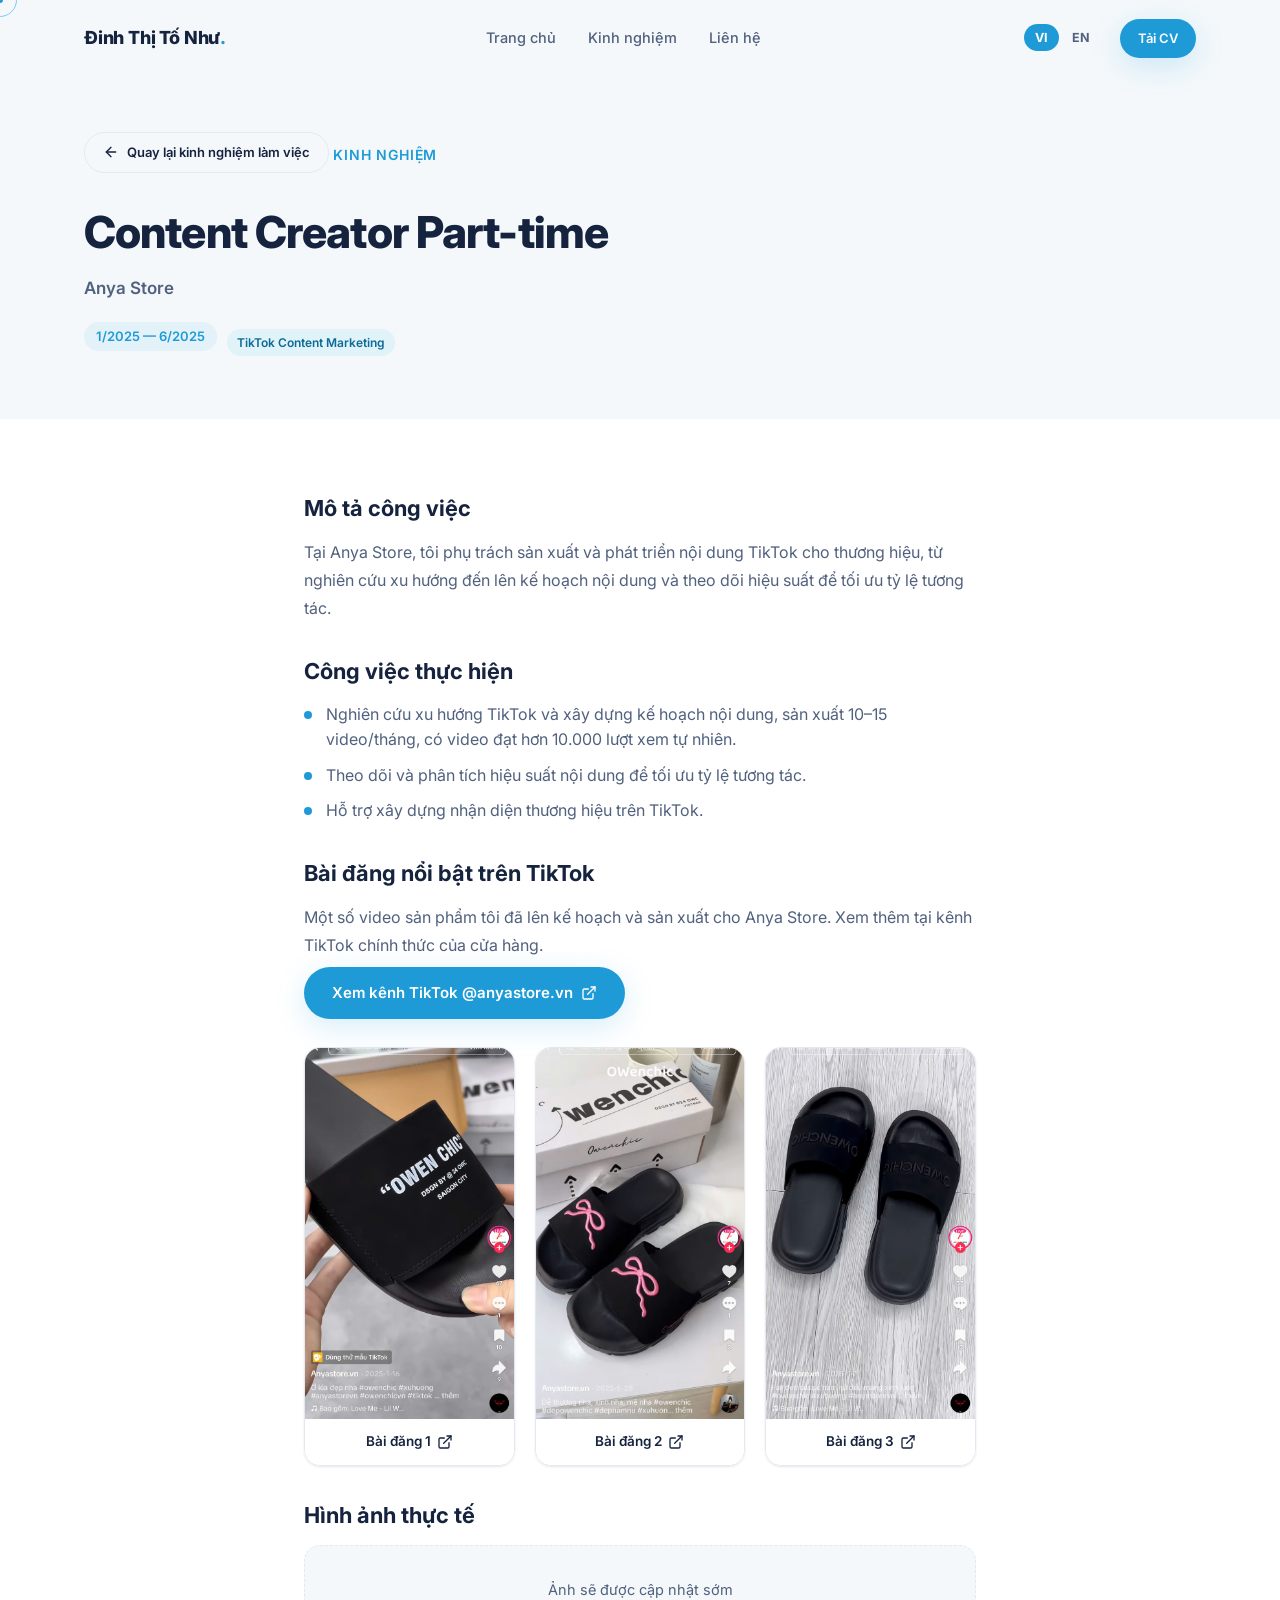
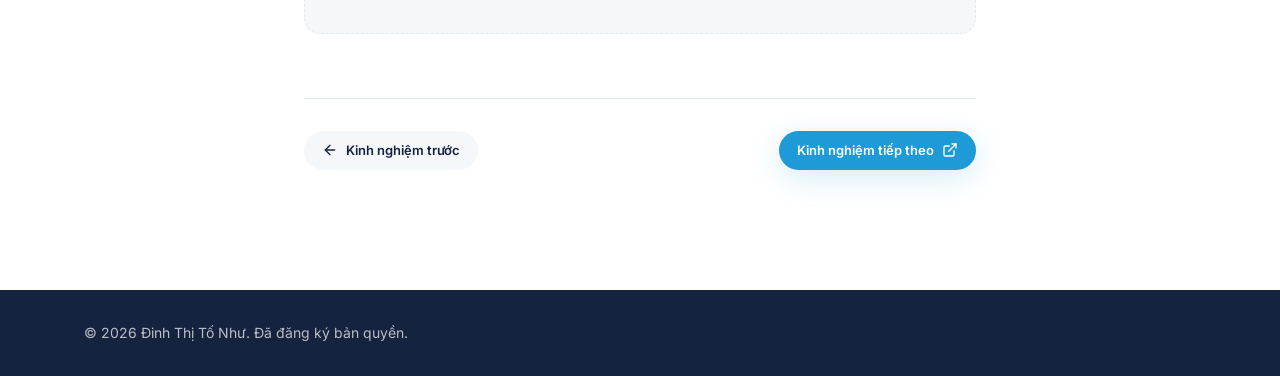
==== commit 27c2b891: "Chuyển đổii ngôn ngữ và update giao diện kinh nghiệm" ====
--- a/experience/anya-content-creator.html
+++ b/experience/anya-content-creator.html
@@ -52,14 +52,18 @@
 
       <nav class="navbar__nav" id="navMenu" aria-label="Menu chính">
         <ul class="navbar__list">
-          <li><a href="../index.html#home" class="navbar__link" data-nav>Trang chủ</a></li>
-          <li><a href="../index.html#experience" class="navbar__link" data-nav>Kinh nghiệm</a></li>
-          <li><a href="../index.html#contact" class="navbar__link" data-nav>Liên hệ</a></li>
+          <li><a href="../index.html#home" class="navbar__link" data-nav data-i18n="nav.home">Trang chủ</a></li>
+          <li><a href="../index.html#experience" class="navbar__link" data-nav data-i18n="nav.experience">Kinh nghiệm</a></li>
+          <li><a href="../index.html#contact" class="navbar__link" data-nav data-i18n="nav.contact">Liên hệ</a></li>
         </ul>
       </nav>
 
       <div class="navbar__actions">
-        <a href="../assets/cv/CV.pdf" download="Dinh-Thi-To-Nhu-CV.pdf" class="btn btn--primary btn--sm">Download CV</a>
+        <div class="lang-toggle" role="group" aria-label="Chọn ngôn ngữ / Choose language">
+          <button type="button" class="lang-toggle__option is-active" data-lang="vi">VI</button>
+          <button type="button" class="lang-toggle__option" data-lang="en">EN</button>
+        </div>
+        <a href="../assets/cv/CV.pdf" download="Dinh-Thi-To-Nhu-CV.pdf" class="btn btn--primary btn--sm" data-i18n="nav.downloadCV">Download CV</a>
         <button class="navbar__toggle" id="navToggle" aria-label="Mở menu điều hướng" aria-expanded="false" aria-controls="navMenu">
           <svg class="icon" aria-hidden="true"><use href="#icon-menu"></use></svg>
         </button>
@@ -74,10 +78,10 @@
       <div class="container">
         <a href="../index.html#experience" class="btn btn--outline btn--sm experience-hero__back">
           <svg class="icon icon--sm" aria-hidden="true"><use href="#icon-arrow-left"></use></svg>
-          Quay lại kinh nghiệm làm việc
+          <span data-i18n="nav.backToExperience">Quay lại kinh nghiệm làm việc</span>
         </a>
-        <p class="section-tag">Kinh nghiệm</p>
-        <h1 class="section-title">Content Creator Part-time</h1>
+        <p class="section-tag" data-i18n="expdetail.tag">Kinh nghiệm</p>
+        <h1 class="section-title" data-i18n="exp.cc.role">Content Creator Part-time</h1>
         <p class="experience-hero__company">Anya Store</p>
         <div class="experience-hero__meta">
           <span class="timeline__duration">1/2025 — 6/2025</span>
@@ -89,48 +93,46 @@
     <!-- ============ EXPERIENCE DETAIL ============ -->
     <section class="experience-detail">
       <div class="container experience-detail__content">
-        <h2>Mô tả công việc</h2>
-        <p>
+        <h2 data-i18n="expdetail.jobDesc">Mô tả công việc</h2>
+        <p data-i18n="cc.jobDesc">
           Tại Anya Store, tôi phụ trách sản xuất và phát triển nội dung TikTok cho thương hiệu, từ nghiên cứu xu
           hướng đến lên kế hoạch nội dung và theo dõi hiệu suất để tối ưu tỷ lệ tương tác.
         </p>
 
-        <h2>Công việc thực hiện</h2>
+        <h2 data-i18n="expdetail.workDone">Công việc thực hiện</h2>
         <ul>
-          <li>Nghiên cứu xu hướng TikTok và xây dựng kế hoạch nội dung</li>
-          <li>Sản xuất 10–15 video/tháng</li>
-          <li>Có video đạt hơn 10.000 lượt xem tự nhiên</li>
-          <li>Theo dõi và phân tích hiệu suất nội dung để tối ưu tỷ lệ tương tác</li>
-          <li>Hỗ trợ xây dựng nhận diện thương hiệu trên TikTok</li>
+          <li data-i18n="exp.cc.li1">Nghiên cứu xu hướng TikTok và xây dựng kế hoạch nội dung, sản xuất 10–15 video/tháng, có video đạt hơn 10.000 lượt xem tự nhiên.</li>
+          <li data-i18n="exp.cc.li2">Theo dõi và phân tích hiệu suất nội dung để tối ưu tỷ lệ tương tác.</li>
+          <li data-i18n="exp.cc.li3">Hỗ trợ xây dựng nhận diện thương hiệu trên TikTok.</li>
         </ul>
 
-        <h2>Bài đăng nổi bật trên TikTok</h2>
-        <p>
+        <h2 data-i18n="cc.tiktokTitle">Bài đăng nổi bật trên TikTok</h2>
+        <p data-i18n="cc.tiktokDesc">
           Một số video sản phẩm tôi đã lên kế hoạch và sản xuất cho Anya Store. Xem thêm tại kênh TikTok chính thức
           của cửa hàng.
         </p>
         <a href="https://www.tiktok.com/@anyastore.vn" target="_blank" rel="noopener noreferrer" class="btn btn--primary tiktok-channel-link">
-          Xem kênh TikTok @anyastore.vn <svg class="icon icon--sm" aria-hidden="true"><use href="#icon-external-link"></use></svg>
+          <span data-i18n="cc.viewChannel">Xem kênh TikTok @anyastore.vn</span> <svg class="icon icon--sm" aria-hidden="true"><use href="#icon-external-link"></use></svg>
         </a>
 
         <div class="tiktok-posts">
           <a href="https://www.tiktok.com/@anyastore.vn/video/7460379415881534738" target="_blank" rel="noopener noreferrer" class="tiktok-post">
             <img src="../assets/images/experience/tiktok-post-1.jpg" alt="Bài đăng TikTok giới thiệu dép Owen Chic màu đen" loading="lazy" />
-            <span class="tiktok-post__label">Bài đăng 1 <svg class="icon icon--sm" aria-hidden="true"><use href="#icon-external-link"></use></svg></span>
+            <span class="tiktok-post__label"><span data-i18n="cc.post1">Bài đăng 1</span> <svg class="icon icon--sm" aria-hidden="true"><use href="#icon-external-link"></use></svg></span>
           </a>
           <a href="https://www.tiktok.com/@anyastore.vn/video/7509442155442605320" target="_blank" rel="noopener noreferrer" class="tiktok-post">
             <img src="../assets/images/experience/tiktok-post-2.jpg" alt="Bài đăng TikTok giới thiệu dép Owen Chic hoạ tiết nơ hồng" loading="lazy" />
-            <span class="tiktok-post__label">Bài đăng 2 <svg class="icon icon--sm" aria-hidden="true"><use href="#icon-external-link"></use></svg></span>
+            <span class="tiktok-post__label"><span data-i18n="cc.post2">Bài đăng 2</span> <svg class="icon icon--sm" aria-hidden="true"><use href="#icon-external-link"></use></svg></span>
           </a>
           <a href="https://www.tiktok.com/@anyastore.vn/video/7457169894644239623" target="_blank" rel="noopener noreferrer" class="tiktok-post">
             <img src="../assets/images/experience/tiktok-post-3.jpg" alt="Bài đăng TikTok giới thiệu dép Owen Chic màu đen classic" loading="lazy" />
-            <span class="tiktok-post__label">Bài đăng 3 <svg class="icon icon--sm" aria-hidden="true"><use href="#icon-external-link"></use></svg></span>
+            <span class="tiktok-post__label"><span data-i18n="cc.post3">Bài đăng 3</span> <svg class="icon icon--sm" aria-hidden="true"><use href="#icon-external-link"></use></svg></span>
           </a>
         </div>
 
-        <h2>Hình ảnh thực tế</h2>
+        <h2 data-i18n="expdetail.gallery">Hình ảnh thực tế</h2>
         <div class="media-gallery">
-          <div class="media-gallery__empty">Ảnh sẽ được cập nhật sớm</div>
+          <div class="media-gallery__empty" data-i18n="expdetail.galleryPending">Ảnh sẽ được cập nhật sớm</div>
           <!--
             Khi có ảnh thật, thay dòng trên bằng các khối sau (copy nhiều lần nếu có nhiều ảnh):
             <button type="button" class="media-gallery__item">
@@ -140,9 +142,11 @@
         </div>
 
         <div class="experience-detail__nav">
-          <a href="../index.html#experience" class="btn btn--ghost btn--sm">Tất cả kinh nghiệm</a>
+          <a href="sonha-elevator-marketing.html" class="btn btn--ghost btn--sm">
+            <svg class="icon icon--sm" aria-hidden="true"><use href="#icon-arrow-left"></use></svg> <span data-i18n="expdetail.prevExperience">Kinh nghiệm trước</span>
+          </a>
           <a href="anya-customer-care.html" class="btn btn--primary btn--sm">
-            Kinh nghiệm tiếp theo <svg class="icon icon--sm" aria-hidden="true"><use href="#icon-external-link"></use></svg>
+            <span data-i18n="expdetail.nextExperience">Kinh nghiệm tiếp theo</span> <svg class="icon icon--sm" aria-hidden="true"><use href="#icon-external-link"></use></svg>
           </a>
         </div>
       </div>
@@ -161,13 +165,14 @@
   <!-- ============ FOOTER ============ -->
   <footer class="footer">
     <div class="container footer__inner">
-      <p>&copy; <span id="year"></span> Đinh Thị Tố Như. All rights reserved.</p>
+      <p>&copy; <span id="year"></span> Đinh Thị Tố Như. <span data-i18n="footer.rights">All rights reserved.</span></p>
       <button id="backToTop" class="back-to-top" aria-label="Lên đầu trang">
         <svg class="icon" aria-hidden="true"><use href="#icon-arrow-up"></use></svg>
       </button>
     </div>
   </footer>
 
+  <script src="../js/i18n.js" defer></script>
   <script src="../js/script.js" defer></script>
 </body>
 </html>
--- a/css/style.css
+++ b/css/style.css
@@ -479,7 +479,7 @@
   height: min(360px, 70vw);
   border-radius: 50%;
   object-fit: cover;
-  object-position: center bottom;
+  object-position: center 65%;
   border: 6px solid #fff;
   box-shadow: var(--shadow-lg);
 }
@@ -594,7 +594,16 @@
 
 /* ---------- 10. About ---------- */
 .about {
+  position: relative;
+  overflow: hidden;
   background: var(--color-bg-alt);
+}
+
+.about > .container,
+.experience > .container,
+.certificates > .container {
+  position: relative;
+  z-index: 1;
 }
 
 .about__desc {
@@ -711,6 +720,12 @@
 }
 
 /* ---------- 12. Experience timeline ---------- */
+.experience {
+  position: relative;
+  overflow: hidden;
+  background: var(--color-bg-alt);
+}
+
 .timeline {
   position: relative;
   max-width: 780px;
@@ -824,7 +839,7 @@
 
 .projects__grid {
   display: grid;
-  grid-template-columns: repeat(2, 1fr);
+  grid-template-columns: repeat(3, 1fr);
   gap: 28px;
 }
 
@@ -850,6 +865,20 @@
   display: block;
   aspect-ratio: 3 / 2;
   overflow: hidden;
+}
+
+.project-card__image-placeholder {
+  width: 100%;
+  height: 100%;
+  display: flex;
+  align-items: center;
+  justify-content: center;
+  text-align: center;
+  padding: 16px;
+  color: #fff;
+  font-weight: 700;
+  font-size: 14px;
+  background: linear-gradient(135deg, var(--color-primary), var(--color-accent));
 }
 
 .project-card__image img {
@@ -1235,6 +1264,7 @@
 }
 
 .media-gallery__item {
+  position: relative;
   display: block;
   width: 100%;
   padding: 0;
@@ -1244,11 +1274,12 @@
   cursor: pointer;
   box-shadow: var(--shadow-sm);
   transition: transform var(--transition), box-shadow var(--transition);
+  will-change: transform;
 }
 
 .media-gallery__item:hover {
-  transform: translateY(-6px);
-  box-shadow: var(--shadow-md);
+  transform: translateY(-8px) scale(1.015);
+  box-shadow: var(--shadow-lg);
 }
 
 .media-gallery__item img {
@@ -1256,6 +1287,39 @@
   aspect-ratio: 4 / 3;
   object-fit: cover;
   display: block;
+  transition: transform 0.6s var(--ease-out);
+}
+
+.media-gallery__item:hover img {
+  transform: scale(1.12);
+}
+
+.media-gallery__item__overlay {
+  position: absolute;
+  inset: 0;
+  display: flex;
+  align-items: center;
+  justify-content: center;
+  background: rgba(22, 35, 63, 0);
+  opacity: 0;
+  transition: opacity var(--transition), background var(--transition);
+}
+
+.media-gallery__item:hover .media-gallery__item__overlay {
+  opacity: 1;
+  background: rgba(22, 35, 63, 0.32);
+}
+
+.media-gallery__item__overlay .icon {
+  width: 34px;
+  height: 34px;
+  color: #fff;
+  transform: scale(0.6);
+  transition: transform var(--transition);
+}
+
+.media-gallery__item:hover .media-gallery__item__overlay .icon {
+  transform: scale(1);
 }
 
 .media-gallery__empty {
@@ -1267,6 +1331,23 @@
   background: var(--color-bg-alt);
   border: 1.5px dashed var(--color-border);
   border-radius: var(--radius);
+}
+
+.media-gallery__caption {
+  display: block;
+  padding: 12px;
+  font-size: 13.5px;
+  font-weight: 600;
+  color: var(--color-secondary);
+  background: #fff;
+  text-align: center;
+}
+
+.case-study-hero__banner-caption {
+  margin-top: 12px;
+  text-align: center;
+  font-size: 13.5px;
+  color: var(--color-text-muted);
 }
 
 @media (max-width: 560px) {
@@ -1328,6 +1409,8 @@
 
 /* ---------- 14. Certificates ---------- */
 .certificates {
+  position: relative;
+  overflow: hidden;
   background: var(--color-bg-alt);
 }
 
@@ -1381,6 +1464,105 @@
   color: var(--color-text-muted);
   margin-bottom: 48px;
   font-size: 16px;
+}
+
+/* ---- Footer CTA (Contact gộp vào Footer) ---- */
+.footer__cta {
+  text-align: center;
+  padding-bottom: 40px;
+  margin-bottom: 32px;
+  border-bottom: 1px solid rgba(255, 255, 255, 0.1);
+}
+
+.footer .section-tag {
+  display: block;
+}
+
+.footer__cta-title {
+  font-family: "Playfair Display", serif;
+  font-style: italic;
+  font-weight: 700;
+  font-size: clamp(1.35rem, 2vw, 1.75rem);
+  letter-spacing: -0.01em;
+  color: #fff;
+  margin: 6px 0 16px;
+}
+
+.footer__cta-lead {
+  max-width: 600px;
+  margin: 0 auto 32px;
+  color: rgba(255, 255, 255, 0.65);
+  font-size: 15px;
+  line-height: 1.7;
+}
+
+@media (min-width: 900px) {
+  .footer__cta-lead {
+    max-width: none;
+    white-space: nowrap;
+  }
+}
+
+.footer__info-row {
+  display: flex;
+  flex-wrap: wrap;
+  align-items: center;
+  justify-content: center;
+  gap: 28px;
+  margin-bottom: 32px;
+}
+
+.footer__info-item {
+  display: inline-flex;
+  align-items: center;
+  gap: 8px;
+  font-size: 14px;
+  font-weight: 500;
+  color: rgba(255, 255, 255, 0.75);
+  transition: color var(--transition);
+}
+
+a.footer__info-item:hover {
+  color: #fff;
+}
+
+.footer__info-item .icon {
+  color: var(--color-accent);
+}
+
+.footer__cta-actions {
+  display: flex;
+  flex-wrap: wrap;
+  align-items: center;
+  justify-content: center;
+  gap: 16px;
+}
+
+.footer .btn--outline {
+  color: #fff;
+  border-color: rgba(255, 255, 255, 0.3);
+}
+
+.footer .btn--outline:hover {
+  border-color: #fff;
+  color: #fff;
+  background: rgba(255, 255, 255, 0.08);
+}
+
+@media (max-width: 560px) {
+  .footer__info-row {
+    flex-direction: column;
+    gap: 16px;
+  }
+
+  .footer__cta-actions {
+    flex-direction: column;
+    width: 100%;
+  }
+
+  .footer__cta-actions .btn {
+    width: 100%;
+  }
 }
 
 .contact__grid {
@@ -1515,6 +1697,40 @@
   align-items: center;
   justify-content: space-between;
   font-size: 14px;
+}
+
+.footer__status {
+  display: flex;
+  align-items: center;
+  justify-content: center;
+  gap: 10px;
+  font-size: 14.5px;
+  font-weight: 500;
+  color: rgba(255, 255, 255, 0.9);
+  text-align: center;
+  padding-bottom: 24px;
+  margin-bottom: 24px;
+  border-bottom: 1px solid rgba(255, 255, 255, 0.1);
+}
+
+.footer__status-dot {
+  width: 8px;
+  height: 8px;
+  border-radius: 50%;
+  background: #22c55e;
+  box-shadow: 0 0 0 4px rgba(34, 197, 94, 0.2);
+  flex-shrink: 0;
+  animation: footerStatusPulse 2s ease-in-out infinite;
+}
+
+@keyframes footerStatusPulse {
+  0%,
+  100% {
+    opacity: 1;
+  }
+  50% {
+    opacity: 0.4;
+  }
 }
 
 /* ---------- 17. Back to top ---------- */
@@ -1726,3 +1942,1226 @@
     left: -31px;
   }
 }
+
+/* ==========================================================================
+   19. CASE STUDY PAGE (AI-Assisted Website Development)
+   Các class dưới đây chỉ dùng riêng cho trang case-study, không ảnh hưởng
+   tới giao diện các trang khác. Toàn bộ màu sắc/font/khoảng cách kế thừa
+   từ design tokens đã khai báo ở đầu file.
+   ========================================================================== */
+
+.case-study-section {
+  padding: 72px 0;
+}
+
+.case-study-section--alt {
+  background: var(--color-bg-alt);
+}
+
+.case-study-prose {
+  max-width: 720px;
+  color: var(--color-text-muted);
+  font-size: 16px;
+  line-height: 1.75;
+}
+
+/* ---- Hero ---- */
+.case-study-hero__subtitle {
+  font-size: 18px;
+  color: var(--color-text-muted);
+  margin-bottom: 16px;
+}
+
+.case-study-hero__roles {
+  display: flex;
+  flex-wrap: wrap;
+  gap: 8px;
+  margin: 4px 0 28px;
+}
+
+.case-study-hero__actions {
+  display: flex;
+  flex-wrap: wrap;
+  gap: 14px;
+  margin-top: 8px;
+}
+
+.case-study-hero__banner {
+  margin-top: 40px;
+  border-radius: var(--radius-lg);
+  overflow: hidden;
+  box-shadow: var(--shadow-lg);
+}
+
+.case-study-hero__banner img {
+  width: 100%;
+  aspect-ratio: 16 / 8;
+  object-fit: cover;
+  display: block;
+}
+
+.placeholder-banner {
+  width: 100%;
+  aspect-ratio: 16 / 8;
+  display: flex;
+  align-items: center;
+  justify-content: center;
+  background: linear-gradient(135deg, var(--color-primary), var(--color-accent));
+  color: #fff;
+  font-weight: 700;
+  font-size: 18px;
+  text-align: center;
+  padding: 24px;
+}
+
+/* ---- Checklist grid (Responsibilities, Key Achievements) ---- */
+.checklist-grid {
+  display: grid;
+  grid-template-columns: repeat(2, 1fr);
+  gap: 16px;
+}
+
+.checklist-item {
+  display: flex;
+  align-items: flex-start;
+  gap: 12px;
+  background: #fff;
+  border: 1px solid var(--color-border);
+  border-radius: var(--radius);
+  padding: 18px 20px;
+  box-shadow: var(--shadow-sm);
+  transition: transform var(--transition), box-shadow var(--transition);
+}
+
+.checklist-item:hover {
+  transform: translateY(-4px);
+  box-shadow: var(--shadow-md);
+}
+
+.checklist-item .icon {
+  color: var(--color-primary);
+  flex-shrink: 0;
+  margin-top: 2px;
+}
+
+.checklist-item span {
+  font-size: 14.5px;
+  color: var(--color-text);
+  line-height: 1.5;
+}
+
+/* ---- Process timeline ---- */
+.process-timeline {
+  position: relative;
+  max-width: 640px;
+  margin: 0 auto;
+  padding-left: 32px;
+  border-left: 2px solid var(--color-border);
+}
+
+.process-step {
+  position: relative;
+  padding-bottom: 32px;
+}
+
+.process-step:last-child {
+  padding-bottom: 0;
+}
+
+.process-step__dot {
+  position: absolute;
+  left: -39px;
+  top: 3px;
+  width: 14px;
+  height: 14px;
+  border-radius: 50%;
+  background: var(--color-primary);
+  box-shadow: 0 0 0 4px rgba(30, 155, 215, 0.15);
+}
+
+.process-step__label {
+  font-size: 16px;
+  font-weight: 700;
+  color: var(--color-secondary);
+}
+
+/* ---- Prompt engineering ---- */
+.prompt-layout {
+  display: grid;
+  grid-template-columns: 0.9fr 1.1fr;
+  gap: 40px;
+  align-items: start;
+}
+
+.prompt-list {
+  display: flex;
+  flex-direction: column;
+  gap: 16px;
+}
+
+.prompt-list__item strong {
+  display: block;
+  color: var(--color-secondary);
+  font-size: 14.5px;
+  margin-bottom: 3px;
+}
+
+.prompt-list__item span {
+  color: var(--color-text-muted);
+  font-size: 14.5px;
+  line-height: 1.6;
+}
+
+.prompt-code {
+  position: relative;
+  background: var(--color-secondary);
+  border-radius: var(--radius);
+  padding: 28px 24px 24px;
+  box-shadow: var(--shadow-lg);
+}
+
+.prompt-code pre {
+  margin: 0;
+  overflow-x: auto;
+}
+
+.prompt-code code {
+  font-family: "SFMono-Regular", Consolas, "Liberation Mono", Menlo, monospace;
+  font-size: 13.5px;
+  line-height: 1.7;
+  color: #e2f4fb;
+  white-space: pre-wrap;
+  word-break: break-word;
+}
+
+.prompt-code__copy {
+  position: absolute;
+  top: 16px;
+  right: 16px;
+  display: flex;
+  align-items: center;
+  gap: 6px;
+  padding: 8px 14px;
+  border-radius: 999px;
+  background: rgba(255, 255, 255, 0.12);
+  color: #fff;
+  font-size: 12.5px;
+  font-weight: 600;
+  transition: background var(--transition);
+}
+
+.prompt-code__copy:hover {
+  background: rgba(255, 255, 255, 0.22);
+}
+
+.prompt-code__copy.is-copied {
+  background: var(--color-primary);
+}
+
+/* ---- Feature grid ---- */
+.feature-grid {
+  display: grid;
+  grid-template-columns: repeat(4, 1fr);
+  gap: 14px;
+}
+
+.feature-chip {
+  display: flex;
+  align-items: center;
+  gap: 10px;
+  background: var(--color-bg-alt);
+  border: 1px solid var(--color-border);
+  border-radius: var(--radius-sm);
+  padding: 14px 16px;
+  font-size: 14px;
+  font-weight: 600;
+  color: var(--color-secondary);
+  transition: transform var(--transition), box-shadow var(--transition), background var(--transition);
+}
+
+.feature-chip:hover {
+  transform: translateY(-3px);
+  background: #fff;
+  box-shadow: var(--shadow-sm);
+}
+
+.feature-chip .icon {
+  color: var(--color-primary);
+  flex-shrink: 0;
+}
+
+/* ---- Tech stack ---- */
+.tech-grid {
+  display: grid;
+  grid-template-columns: repeat(auto-fit, minmax(130px, 1fr));
+  gap: 16px;
+}
+
+.tech-card {
+  display: flex;
+  flex-direction: column;
+  align-items: center;
+  gap: 10px;
+  background: #fff;
+  border: 1px solid var(--color-border);
+  border-radius: var(--radius);
+  padding: 24px 16px;
+  text-align: center;
+  box-shadow: var(--shadow-sm);
+  transition: transform var(--transition), box-shadow var(--transition);
+}
+
+.tech-card:hover {
+  transform: translateY(-6px);
+  box-shadow: var(--shadow-md);
+}
+
+.tech-card__badge {
+  width: 44px;
+  height: 44px;
+  border-radius: 50%;
+  background: rgba(30, 155, 215, 0.08);
+  color: var(--color-primary);
+  display: flex;
+  align-items: center;
+  justify-content: center;
+  font-weight: 700;
+  font-size: 15px;
+}
+
+.tech-card__label {
+  font-size: 13.5px;
+  font-weight: 600;
+  color: var(--color-secondary);
+}
+
+/* ---- Challenges / Solutions ---- */
+.issue-grid {
+  display: grid;
+  grid-template-columns: repeat(2, 1fr);
+  gap: 16px;
+}
+
+.issue-card {
+  display: flex;
+  gap: 14px;
+  background: #fff;
+  border: 1px solid var(--color-border);
+  border-radius: var(--radius);
+  padding: 20px;
+  box-shadow: var(--shadow-sm);
+}
+
+.issue-card .icon {
+  color: var(--color-primary);
+  flex-shrink: 0;
+  margin-top: 2px;
+}
+
+.issue-card p {
+  margin: 0;
+  font-size: 14.5px;
+  color: var(--color-text-muted);
+  line-height: 1.6;
+}
+
+/* ---- Performance dashboard ---- */
+.perf-grid {
+  display: grid;
+  grid-template-columns: repeat(3, 1fr);
+  gap: 20px;
+}
+
+.perf-card {
+  background: #fff;
+  border: 1px solid var(--color-border);
+  border-radius: var(--radius);
+  padding: 28px 20px;
+  text-align: center;
+  box-shadow: var(--shadow-sm);
+}
+
+.perf-card__score {
+  font-size: 28px;
+  font-weight: 800;
+  color: var(--color-primary);
+  margin-bottom: 6px;
+}
+
+.perf-card__label {
+  font-size: 12.5px;
+  color: var(--color-text-muted);
+  font-weight: 600;
+  text-transform: uppercase;
+  letter-spacing: 0.04em;
+}
+
+/* ---- Quote / Reflection block ---- */
+.quote-block {
+  background: #fff;
+  border: 1px solid var(--color-border);
+  border-left: 4px solid var(--color-primary);
+  border-radius: var(--radius);
+  padding: 28px 32px;
+  font-size: 16px;
+  color: var(--color-text-muted);
+  line-height: 1.85;
+}
+
+/* ---- Generic bullet list (reuse dot-bullet style) ---- */
+.case-study-list {
+  display: flex;
+  flex-direction: column;
+  gap: 10px;
+  color: var(--color-text-muted);
+  font-size: 15.5px;
+  line-height: 1.6;
+}
+
+.case-study-list li {
+  position: relative;
+  padding-left: 22px;
+}
+
+.case-study-list li::before {
+  content: "";
+  position: absolute;
+  left: 0;
+  top: 9px;
+  width: 8px;
+  height: 8px;
+  border-radius: 50%;
+  background: var(--color-primary);
+}
+
+@media (max-width: 900px) {
+  .checklist-grid,
+  .feature-grid,
+  .issue-grid,
+  .perf-grid {
+    grid-template-columns: repeat(2, 1fr);
+  }
+
+  .prompt-layout {
+    grid-template-columns: 1fr;
+  }
+}
+
+@media (max-width: 560px) {
+  .checklist-grid,
+  .feature-grid,
+  .issue-grid,
+  .perf-grid {
+    grid-template-columns: 1fr;
+  }
+
+  .process-timeline {
+    padding-left: 24px;
+  }
+
+  .process-step__dot {
+    left: -31px;
+  }
+}
+
+/* ==========================================================================
+   20. EXPERIENCE CARDS (redesign) + TOOLS / ARSENAL SECTION
+   ========================================================================== */
+
+.exp-list {
+  display: flex;
+  flex-direction: column;
+  gap: 24px;
+  max-width: 780px;
+  margin: 0 auto;
+}
+
+.exp-card {
+  position: relative;
+  background: #fff;
+  border: 1px solid var(--color-border);
+  border-radius: var(--radius-lg);
+  padding: 32px;
+  box-shadow: var(--shadow-sm);
+  overflow: hidden;
+  transition: transform var(--transition), box-shadow var(--transition);
+}
+
+.exp-card::before {
+  content: "";
+  position: absolute;
+  top: 0;
+  left: 0;
+  right: 0;
+  height: 4px;
+  background: linear-gradient(90deg, var(--color-primary), var(--color-accent));
+}
+
+.exp-card:hover {
+  transform: translateY(-4px);
+  box-shadow: var(--shadow-md);
+}
+
+.exp-card__head {
+  display: flex;
+  gap: 16px;
+  align-items: flex-start;
+  margin-bottom: 18px;
+}
+
+.exp-card__logo {
+  width: 52px;
+  height: 52px;
+  border-radius: var(--radius);
+  background: rgba(30, 155, 215, 0.08);
+  color: var(--color-primary);
+  display: flex;
+  align-items: center;
+  justify-content: center;
+  font-weight: 800;
+  font-size: 19px;
+  flex-shrink: 0;
+  overflow: hidden;
+}
+
+.exp-card__logo img {
+  width: 100%;
+  height: 100%;
+  object-fit: contain;
+  padding: 6px;
+  background: #fff;
+}
+
+.exp-card__company {
+  font-size: 17px;
+  font-weight: 700;
+  color: var(--color-secondary);
+  margin-bottom: 2px;
+}
+
+.exp-card__role a {
+  font-size: 14.5px;
+  color: var(--color-primary);
+  font-weight: 600;
+  transition: color var(--transition);
+}
+
+.exp-card__role a:hover {
+  color: var(--color-primary-dark);
+}
+
+.exp-card__badges {
+  display: flex;
+  flex-wrap: wrap;
+  gap: 8px;
+  margin-bottom: 18px;
+}
+
+.exp-card__type {
+  font-size: 12.5px;
+  font-weight: 600;
+  padding: 4px 12px;
+  border-radius: 999px;
+  background: var(--color-bg-alt);
+  color: var(--color-text-muted);
+}
+
+.exp-card__list {
+  display: flex;
+  flex-direction: column;
+  gap: 10px;
+  margin-bottom: 20px;
+}
+
+.exp-card__list li {
+  position: relative;
+  padding-left: 22px;
+  font-size: 14.5px;
+  color: var(--color-text-muted);
+  line-height: 1.6;
+}
+
+.exp-card__list li::before {
+  content: "\2726";
+  position: absolute;
+  left: 0;
+  top: 0;
+  color: var(--color-primary);
+  font-size: 12px;
+}
+
+.exp-card__tags {
+  display: flex;
+  flex-wrap: wrap;
+  gap: 8px;
+  margin-bottom: 20px;
+}
+
+/* ---- Tools / Arsenal ---- */
+.tools-grid {
+  display: grid;
+  grid-template-columns: repeat(2, 1fr);
+  gap: 24px;
+}
+
+.tool-box {
+  background: #fff;
+  border: 1px solid var(--color-border);
+  border-radius: var(--radius);
+  padding: 28px;
+  box-shadow: var(--shadow-sm);
+  transition: transform var(--transition), box-shadow var(--transition);
+}
+
+.tool-box:hover {
+  transform: translateY(-4px);
+  box-shadow: var(--shadow-md);
+}
+
+.tool-box__title {
+  display: flex;
+  align-items: center;
+  gap: 10px;
+  font-size: 17px;
+  font-weight: 700;
+  color: var(--color-secondary);
+  margin-bottom: 18px;
+}
+
+.tool-box__emoji {
+  font-size: 20px;
+  line-height: 1;
+}
+
+.tool-box__tags {
+  display: flex;
+  flex-wrap: wrap;
+  gap: 10px;
+}
+
+@media (max-width: 900px) {
+  .tools-grid {
+    grid-template-columns: repeat(2, 1fr);
+  }
+}
+
+@media (max-width: 560px) {
+  .tools-grid {
+    grid-template-columns: 1fr;
+  }
+
+  .exp-card {
+    padding: 24px;
+  }
+
+  .exp-card__head {
+    flex-direction: column;
+  }
+}
+
+/* ==========================================================================
+   21. AMBIENT MOTION + MICRO-INTERACTIONS
+   ========================================================================== */
+
+.section-blob {
+  position: absolute;
+  width: 320px;
+  height: 320px;
+  border-radius: 50%;
+  filter: blur(70px);
+  opacity: 0.25;
+  pointer-events: none;
+  z-index: 0;
+  animation: blobFloat 9s ease-in-out infinite;
+}
+
+.section-blob--primary {
+  background: var(--color-primary);
+}
+
+.section-blob--accent {
+  background: var(--color-accent);
+  animation-delay: -4s;
+}
+
+.tag {
+  transition: transform var(--transition), box-shadow var(--transition);
+}
+
+.tag:hover {
+  transform: translateY(-2px) scale(1.06);
+  box-shadow: var(--shadow-sm);
+}
+
+@media (max-width: 560px) {
+  .section-blob {
+    width: 200px;
+    height: 200px;
+  }
+}
+
+/* ==========================================================================
+   22. VISUAL CASE STUDY (dùng trong trang chi tiết kinh nghiệm)
+   ========================================================================== */
+
+.viz-section {
+  margin-top: 56px;
+}
+
+.viz-intro {
+  margin-bottom: 40px;
+}
+
+.viz-intro__title {
+  font-size: 26px;
+  font-weight: 800;
+  color: var(--color-secondary);
+  margin-bottom: 6px;
+}
+
+.viz-intro__subtitle {
+  font-size: 14px;
+  color: var(--color-primary);
+  font-weight: 700;
+  text-transform: uppercase;
+  letter-spacing: 0.05em;
+}
+
+.viz-group {
+  margin-bottom: 56px;
+}
+
+.viz-group:last-child {
+  margin-bottom: 0;
+}
+
+.viz-group__eyebrow {
+  display: inline-block;
+  font-size: 12.5px;
+  font-weight: 700;
+  color: var(--color-primary);
+  background: rgba(30, 155, 215, 0.08);
+  padding: 4px 12px;
+  border-radius: 999px;
+  margin-bottom: 12px;
+}
+
+.viz-group__title {
+  font-size: 19px;
+  font-weight: 700;
+  color: var(--color-secondary);
+  margin-bottom: 8px;
+}
+
+.viz-group__desc {
+  font-size: 14.5px;
+  color: var(--color-text-muted);
+  line-height: 1.65;
+  margin-bottom: 20px;
+  max-width: 640px;
+}
+
+/* ---- Image placeholders / layouts ---- */
+.viz-images {
+  display: grid;
+  gap: 16px;
+  margin-bottom: 16px;
+}
+
+.viz-images--pair {
+  grid-template-columns: repeat(2, 1fr);
+}
+
+.viz-images--feature {
+  grid-template-columns: repeat(2, 1fr);
+}
+
+.viz-images--feature .viz-placeholder--main {
+  grid-column: 1 / -1;
+}
+
+.viz-images--single {
+  grid-template-columns: 1fr;
+  max-width: 480px;
+}
+
+.viz-placeholder {
+  aspect-ratio: 16 / 10;
+  border: 1.5px dashed var(--color-border);
+  border-radius: 14px;
+  background: var(--color-bg-alt);
+  display: flex;
+  align-items: center;
+  justify-content: center;
+  text-align: center;
+  padding: 20px;
+  color: var(--color-text-muted);
+  font-size: 13.5px;
+  font-weight: 600;
+  line-height: 1.5;
+  box-shadow: var(--shadow-sm);
+}
+
+.viz-placeholder--main {
+  aspect-ratio: 16 / 8;
+}
+
+.viz-caption {
+  text-align: center;
+  margin-top: 4px;
+}
+
+.viz-caption strong {
+  display: block;
+  font-size: 14px;
+  color: var(--color-secondary);
+  font-weight: 700;
+}
+
+.viz-caption span {
+  font-size: 13px;
+  color: var(--color-text-muted);
+}
+
+/* ---- Before / After compare ---- */
+.viz-compare {
+  display: grid;
+  grid-template-columns: repeat(2, 1fr);
+  gap: 20px;
+  margin-bottom: 28px;
+}
+
+.viz-compare__card {
+  background: #fff;
+  border: 1px solid var(--color-border);
+  border-radius: var(--radius);
+  padding: 24px;
+  box-shadow: var(--shadow-sm);
+}
+
+.viz-compare__label {
+  display: inline-block;
+  font-size: 12px;
+  font-weight: 700;
+  letter-spacing: 0.05em;
+  text-transform: uppercase;
+  padding: 3px 10px;
+  border-radius: 999px;
+  margin-bottom: 16px;
+}
+
+.viz-compare__card--before .viz-compare__label {
+  background: var(--color-bg-alt);
+  color: var(--color-text-muted);
+}
+
+.viz-compare__card--after .viz-compare__label {
+  background: rgba(30, 155, 215, 0.1);
+  color: var(--color-primary);
+}
+
+.viz-compare__stat {
+  display: flex;
+  justify-content: space-between;
+  align-items: baseline;
+  padding: 8px 0;
+  border-bottom: 1px solid var(--color-border);
+  font-size: 14px;
+  color: var(--color-text-muted);
+}
+
+.viz-compare__stat:last-child {
+  border-bottom: none;
+}
+
+.viz-compare__stat strong {
+  font-size: 16px;
+  color: var(--color-secondary);
+}
+
+.viz-bars {
+  display: flex;
+  align-items: flex-end;
+  gap: 24px;
+  height: 120px;
+  margin: 8px 0 28px;
+  padding: 0 8px;
+}
+
+.viz-bar {
+  flex: 1;
+  display: flex;
+  flex-direction: column;
+  align-items: center;
+  justify-content: flex-end;
+  height: 100%;
+  max-width: 120px;
+}
+
+.viz-bar__fill {
+  width: 100%;
+  max-width: 64px;
+  border-radius: 8px 8px 0 0;
+  background: var(--color-border);
+}
+
+.viz-bar--after .viz-bar__fill {
+  background: linear-gradient(180deg, var(--color-accent), var(--color-primary));
+}
+
+.viz-bar__value {
+  margin-top: 8px;
+  font-weight: 700;
+  color: var(--color-secondary);
+  font-size: 15px;
+}
+
+.viz-bar__label {
+  font-size: 12.5px;
+  color: var(--color-text-muted);
+  margin-top: 2px;
+  text-align: center;
+}
+
+.viz-highlight {
+  text-align: center;
+  padding: 28px;
+  background: linear-gradient(135deg, rgba(30, 155, 215, 0.08), rgba(95, 209, 234, 0.08));
+  border-radius: var(--radius-lg);
+  margin-bottom: 20px;
+}
+
+.viz-highlight__value {
+  font-size: clamp(2.2rem, 5vw, 3rem);
+  font-weight: 800;
+  color: var(--color-primary);
+  line-height: 1;
+}
+
+.viz-highlight__label {
+  font-size: 14px;
+  font-weight: 600;
+  color: var(--color-text-muted);
+  margin-top: 6px;
+  text-transform: uppercase;
+  letter-spacing: 0.04em;
+}
+
+/* ---- Opportunity card ---- */
+.viz-opportunity {
+  display: flex;
+  gap: 16px;
+  background: #fff;
+  border: 1px solid var(--color-border);
+  border-left: 4px solid var(--color-accent);
+  border-radius: var(--radius);
+  padding: 24px;
+  box-shadow: var(--shadow-sm);
+}
+
+.viz-opportunity__icon {
+  width: 44px;
+  height: 44px;
+  border-radius: 50%;
+  background: rgba(95, 209, 234, 0.15);
+  color: #0e6a96;
+  display: flex;
+  align-items: center;
+  justify-content: center;
+  flex-shrink: 0;
+}
+
+.viz-opportunity__keyword {
+  font-size: 16px;
+  font-weight: 700;
+  color: var(--color-secondary);
+  margin-bottom: 12px;
+}
+
+.viz-opportunity__metrics {
+  display: flex;
+  flex-wrap: wrap;
+  gap: 20px;
+  margin-bottom: 14px;
+}
+
+.viz-opportunity__metric strong {
+  display: block;
+  font-size: 17px;
+  font-weight: 800;
+  color: var(--color-secondary);
+}
+
+.viz-opportunity__metric span {
+  font-size: 12.5px;
+  color: var(--color-text-muted);
+}
+
+.viz-opportunity__desc {
+  font-size: 14px;
+  color: var(--color-text-muted);
+  line-height: 1.6;
+  margin: 0;
+}
+
+/* ---- Social stats ---- */
+.viz-social-stats {
+  display: grid;
+  grid-template-columns: repeat(3, 1fr);
+  gap: 16px;
+  margin-top: 20px;
+}
+
+.viz-social-stat {
+  background: #fff;
+  border: 1px solid var(--color-border);
+  border-radius: var(--radius);
+  padding: 20px;
+  text-align: center;
+  box-shadow: var(--shadow-sm);
+}
+
+.viz-social-stat__value {
+  font-size: 22px;
+  font-weight: 800;
+  color: var(--color-secondary);
+}
+
+.viz-social-stat__delta {
+  display: inline-block;
+  margin-top: 4px;
+  font-size: 12.5px;
+  font-weight: 700;
+  color: #16a34a;
+  background: rgba(22, 163, 74, 0.1);
+  padding: 2px 8px;
+  border-radius: 999px;
+}
+
+.viz-social-stat__label {
+  font-size: 12.5px;
+  color: var(--color-text-muted);
+  margin-top: 6px;
+}
+
+@media (max-width: 700px) {
+  .viz-images--pair,
+  .viz-images--feature,
+  .viz-compare,
+  .viz-social-stats {
+    grid-template-columns: 1fr;
+  }
+
+  .viz-opportunity {
+    flex-direction: column;
+  }
+}
+
+/* ---- Keyword carousel (SEO Case Study) ---- */
+.viz-carousel__slide {
+  display: none;
+}
+
+.viz-carousel__slide.is-active {
+  display: block;
+  animation: carouselFade 0.4s var(--ease-out);
+}
+
+@keyframes carouselFade {
+  from {
+    opacity: 0;
+    transform: translateY(8px);
+  }
+  to {
+    opacity: 1;
+    transform: translateY(0);
+  }
+}
+
+.viz-carousel__keyword {
+  font-size: 16px;
+  font-weight: 700;
+  color: var(--color-secondary);
+  margin-bottom: 16px;
+}
+
+.viz-carousel__pending {
+  border: 1.5px dashed var(--color-border);
+  border-radius: var(--radius);
+  background: var(--color-bg-alt);
+  padding: 40px 24px;
+  text-align: center;
+  color: var(--color-text-muted);
+  font-size: 14.5px;
+}
+
+.viz-carousel__controls {
+  display: flex;
+  align-items: center;
+  justify-content: center;
+  gap: 18px;
+  margin-top: 28px;
+}
+
+.viz-carousel__arrow {
+  width: 40px;
+  height: 40px;
+  border-radius: 50%;
+  border: 1px solid var(--color-border);
+  background: #fff;
+  display: flex;
+  align-items: center;
+  justify-content: center;
+  color: var(--color-secondary);
+  flex-shrink: 0;
+  transition: background var(--transition), color var(--transition), border-color var(--transition);
+}
+
+.viz-carousel__arrow:hover {
+  background: var(--color-primary);
+  border-color: var(--color-primary);
+  color: #fff;
+}
+
+.viz-carousel__dots {
+  display: flex;
+  align-items: center;
+  gap: 8px;
+}
+
+.viz-carousel__dot {
+  width: 8px;
+  height: 8px;
+  border-radius: 999px;
+  background: var(--color-border);
+  padding: 0;
+  transition: all var(--transition);
+}
+
+.viz-carousel__dot.is-active {
+  width: 22px;
+  background: var(--color-primary);
+}
+
+/* ==========================================================================
+   23. LANGUAGE TOGGLE (VI / EN)
+   ========================================================================== */
+
+.lang-toggle {
+  display: inline-flex;
+  align-items: center;
+  background: var(--color-bg-alt);
+  border-radius: 999px;
+  padding: 3px;
+  gap: 2px;
+}
+
+.lang-toggle__option {
+  padding: 6px 11px;
+  border-radius: 999px;
+  font-size: 12.5px;
+  font-weight: 700;
+  color: var(--color-text-muted);
+  transition: background var(--transition), color var(--transition);
+}
+
+.lang-toggle__option.is-active {
+  background: var(--color-primary);
+  color: #fff;
+}
+
+.footer .lang-toggle {
+  background: rgba(255, 255, 255, 0.08);
+}
+
+.footer .lang-toggle__option {
+  color: rgba(255, 255, 255, 0.7);
+}
+
+.footer .lang-toggle__option.is-active {
+  background: var(--color-primary);
+  color: #fff;
+}
+
+@media (max-width: 900px) {
+  .navbar__actions .lang-toggle {
+    order: -1;
+  }
+}
+
+/* ==========================================================================
+   24. EXPERIENCE HORIZONTAL SLIDER (trang chủ)
+   ========================================================================== */
+
+.exp-slider {
+  position: relative;
+}
+
+.exp-slider__viewport {
+  overflow: hidden;
+}
+
+.exp-slider__track {
+  display: flex;
+  transition: transform 0.45s var(--ease-out);
+  cursor: grab;
+}
+
+.exp-slider__track.is-dragging {
+  transition: none;
+  cursor: grabbing;
+}
+
+.exp-slider__track .exp-card {
+  flex: 0 0 100%;
+  max-width: 100%;
+  user-select: none;
+}
+
+.exp-slider__controls {
+  display: flex;
+  align-items: center;
+  justify-content: center;
+  gap: 18px;
+  margin-top: 32px;
+}
+
+.exp-slider__arrow {
+  width: 44px;
+  height: 44px;
+  border-radius: 50%;
+  border: 1px solid var(--color-border);
+  background: #fff;
+  display: flex;
+  align-items: center;
+  justify-content: center;
+  color: var(--color-secondary);
+  flex-shrink: 0;
+  transition: background var(--transition), color var(--transition), border-color var(--transition);
+}
+
+.exp-slider__arrow:hover {
+  background: var(--color-primary);
+  border-color: var(--color-primary);
+  color: #fff;
+}
+
+.exp-slider__dots {
+  display: flex;
+  align-items: center;
+  gap: 8px;
+}
+
+.exp-slider__dot {
+  width: 8px;
+  height: 8px;
+  border-radius: 999px;
+  background: var(--color-border);
+  padding: 0;
+  transition: all var(--transition);
+}
+
+.exp-slider__dot.is-active {
+  width: 22px;
+  background: var(--color-primary);
+}
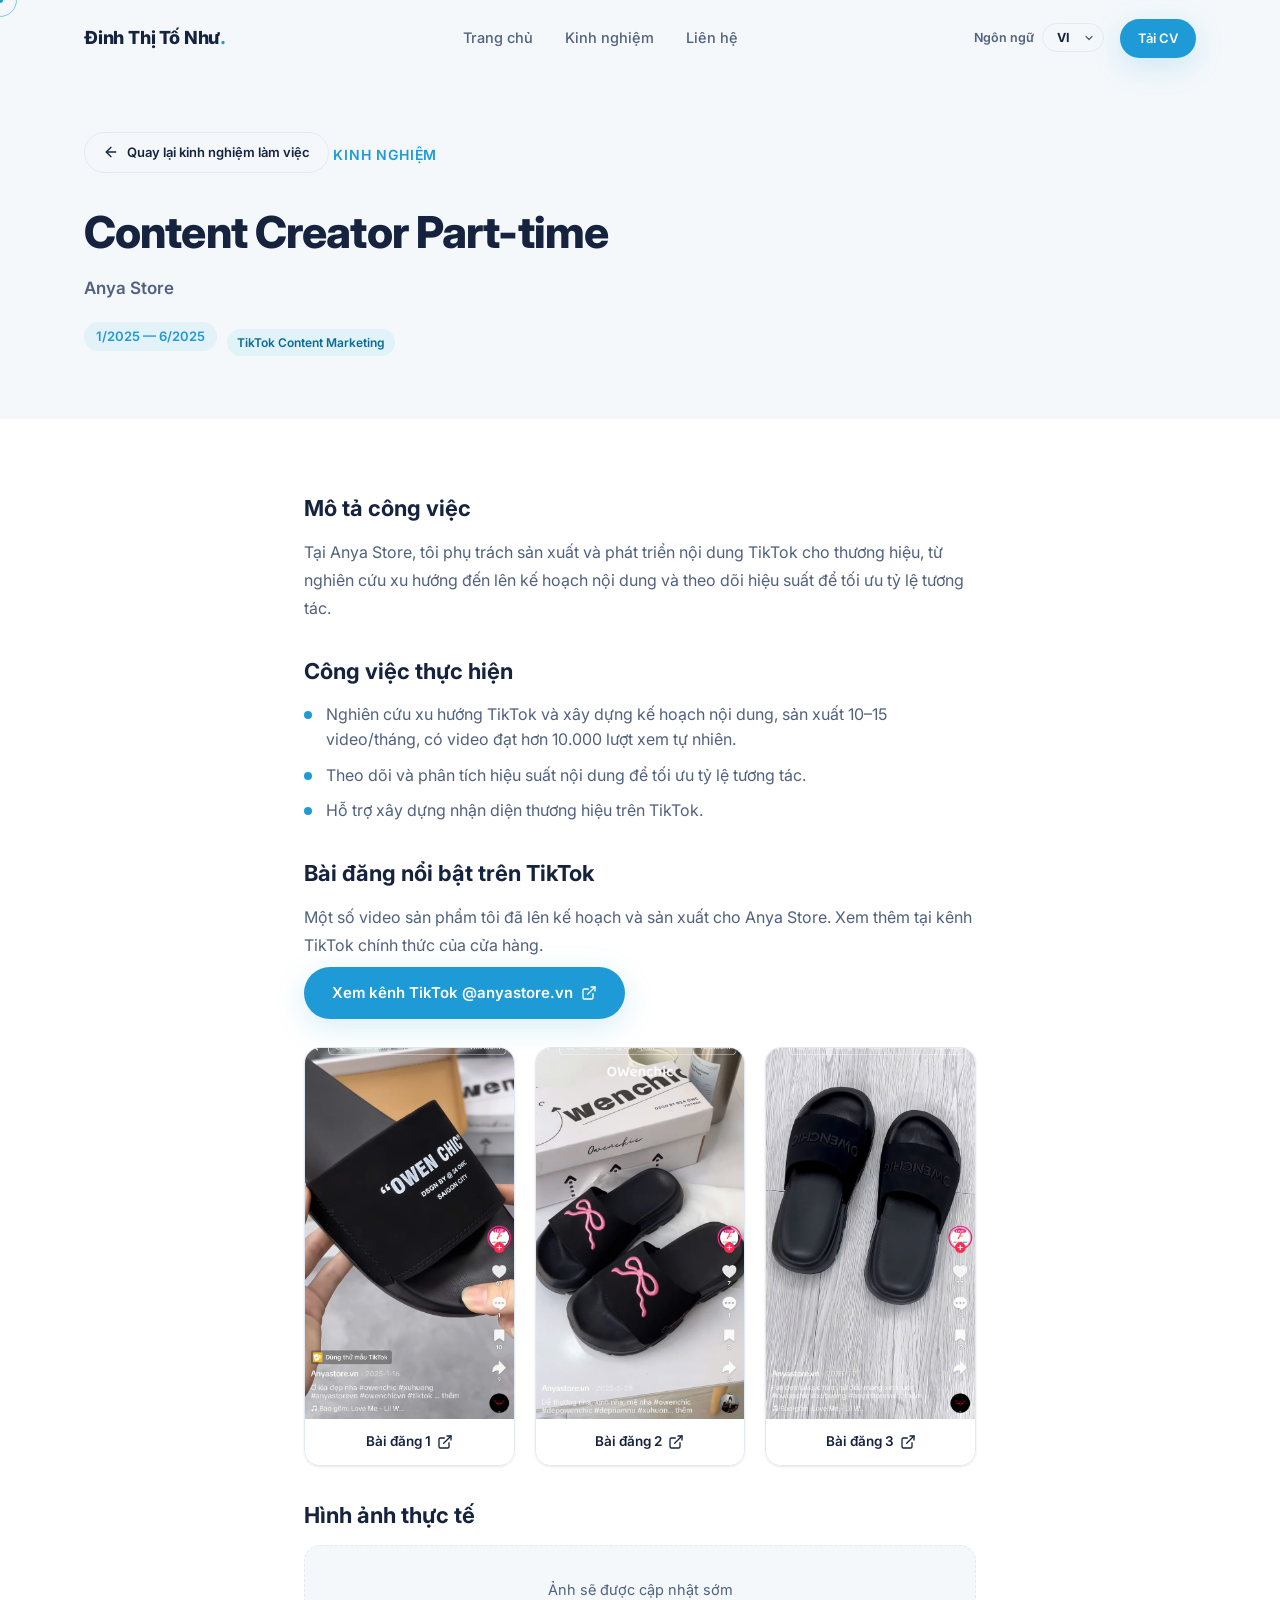
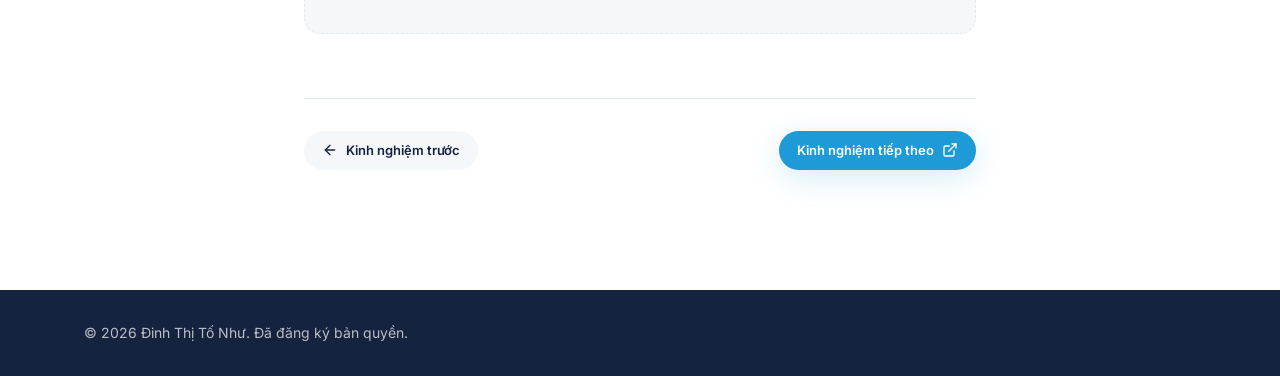
==== commit d5d3fd44: "update" ====
--- a/experience/anya-content-creator.html
+++ b/experience/anya-content-creator.html
@@ -59,9 +59,12 @@
       </nav>
 
       <div class="navbar__actions">
-        <div class="lang-toggle" role="group" aria-label="Chọn ngôn ngữ / Choose language">
-          <button type="button" class="lang-toggle__option is-active" data-lang="vi">VI</button>
-          <button type="button" class="lang-toggle__option" data-lang="en">EN</button>
+        <div class="lang-toggle">
+          <label class="lang-toggle__label" data-i18n="lang.label">Ngôn ngữ</label>
+          <select class="lang-toggle__select" aria-label="Chọn ngôn ngữ / Choose language">
+            <option value="vi">VI</option>
+            <option value="en">EN</option>
+          </select>
         </div>
         <a href="../assets/cv/CV.pdf" download="Dinh-Thi-To-Nhu-CV.pdf" class="btn btn--primary btn--sm" data-i18n="nav.downloadCV">Download CV</a>
         <button class="navbar__toggle" id="navToggle" aria-label="Mở menu điều hướng" aria-expanded="false" aria-controls="navMenu">
--- a/css/style.css
+++ b/css/style.css
@@ -3050,37 +3050,55 @@
 .lang-toggle {
   display: inline-flex;
   align-items: center;
-  background: var(--color-bg-alt);
+  gap: 8px;
+}
+
+.lang-toggle__label {
+  font-size: 12.5px;
+  font-weight: 600;
+  color: var(--color-text-muted);
+  white-space: nowrap;
+}
+
+.lang-toggle__select {
+  appearance: none;
+  -webkit-appearance: none;
+  -moz-appearance: none;
+  background-color: var(--color-bg-alt);
+  border: 1px solid var(--color-border);
   border-radius: 999px;
-  padding: 3px;
-  gap: 2px;
-}
-
-.lang-toggle__option {
-  padding: 6px 11px;
-  border-radius: 999px;
+  padding: 6px 28px 6px 14px;
   font-size: 12.5px;
   font-weight: 700;
-  color: var(--color-text-muted);
-  transition: background var(--transition), color var(--transition);
-}
-
-.lang-toggle__option.is-active {
-  background: var(--color-primary);
+  font-family: inherit;
+  color: var(--color-secondary);
+  cursor: pointer;
+  background-image: url("data:image/svg+xml,%3Csvg xmlns='http://www.w3.org/2000/svg' viewBox='0 0 24 24' fill='none' stroke='%2351617e' stroke-width='2.5' stroke-linecap='round' stroke-linejoin='round'%3E%3Cpolyline points='6,9 12,15 18,9'%3E%3C/polyline%3E%3C/svg%3E");
+  background-repeat: no-repeat;
+  background-position: right 8px center;
+  background-size: 12px;
+  transition: border-color var(--transition);
+}
+
+.lang-toggle__select:hover,
+.lang-toggle__select:focus {
+  border-color: var(--color-primary);
+  outline: none;
+}
+
+.footer .lang-toggle__label {
+  color: rgba(255, 255, 255, 0.7);
+}
+
+.footer .lang-toggle__select {
+  background-color: rgba(255, 255, 255, 0.08);
+  border-color: rgba(255, 255, 255, 0.2);
   color: #fff;
-}
-
-.footer .lang-toggle {
-  background: rgba(255, 255, 255, 0.08);
-}
-
-.footer .lang-toggle__option {
-  color: rgba(255, 255, 255, 0.7);
-}
-
-.footer .lang-toggle__option.is-active {
-  background: var(--color-primary);
-  color: #fff;
+  background-image: url("data:image/svg+xml,%3Csvg xmlns='http://www.w3.org/2000/svg' viewBox='0 0 24 24' fill='none' stroke='%23ffffff' stroke-width='2.5' stroke-linecap='round' stroke-linejoin='round'%3E%3Cpolyline points='6,9 12,15 18,9'%3E%3C/polyline%3E%3C/svg%3E");
+}
+
+.footer .lang-toggle__select option {
+  color: #16233f;
 }
 
 @media (max-width: 900px) {
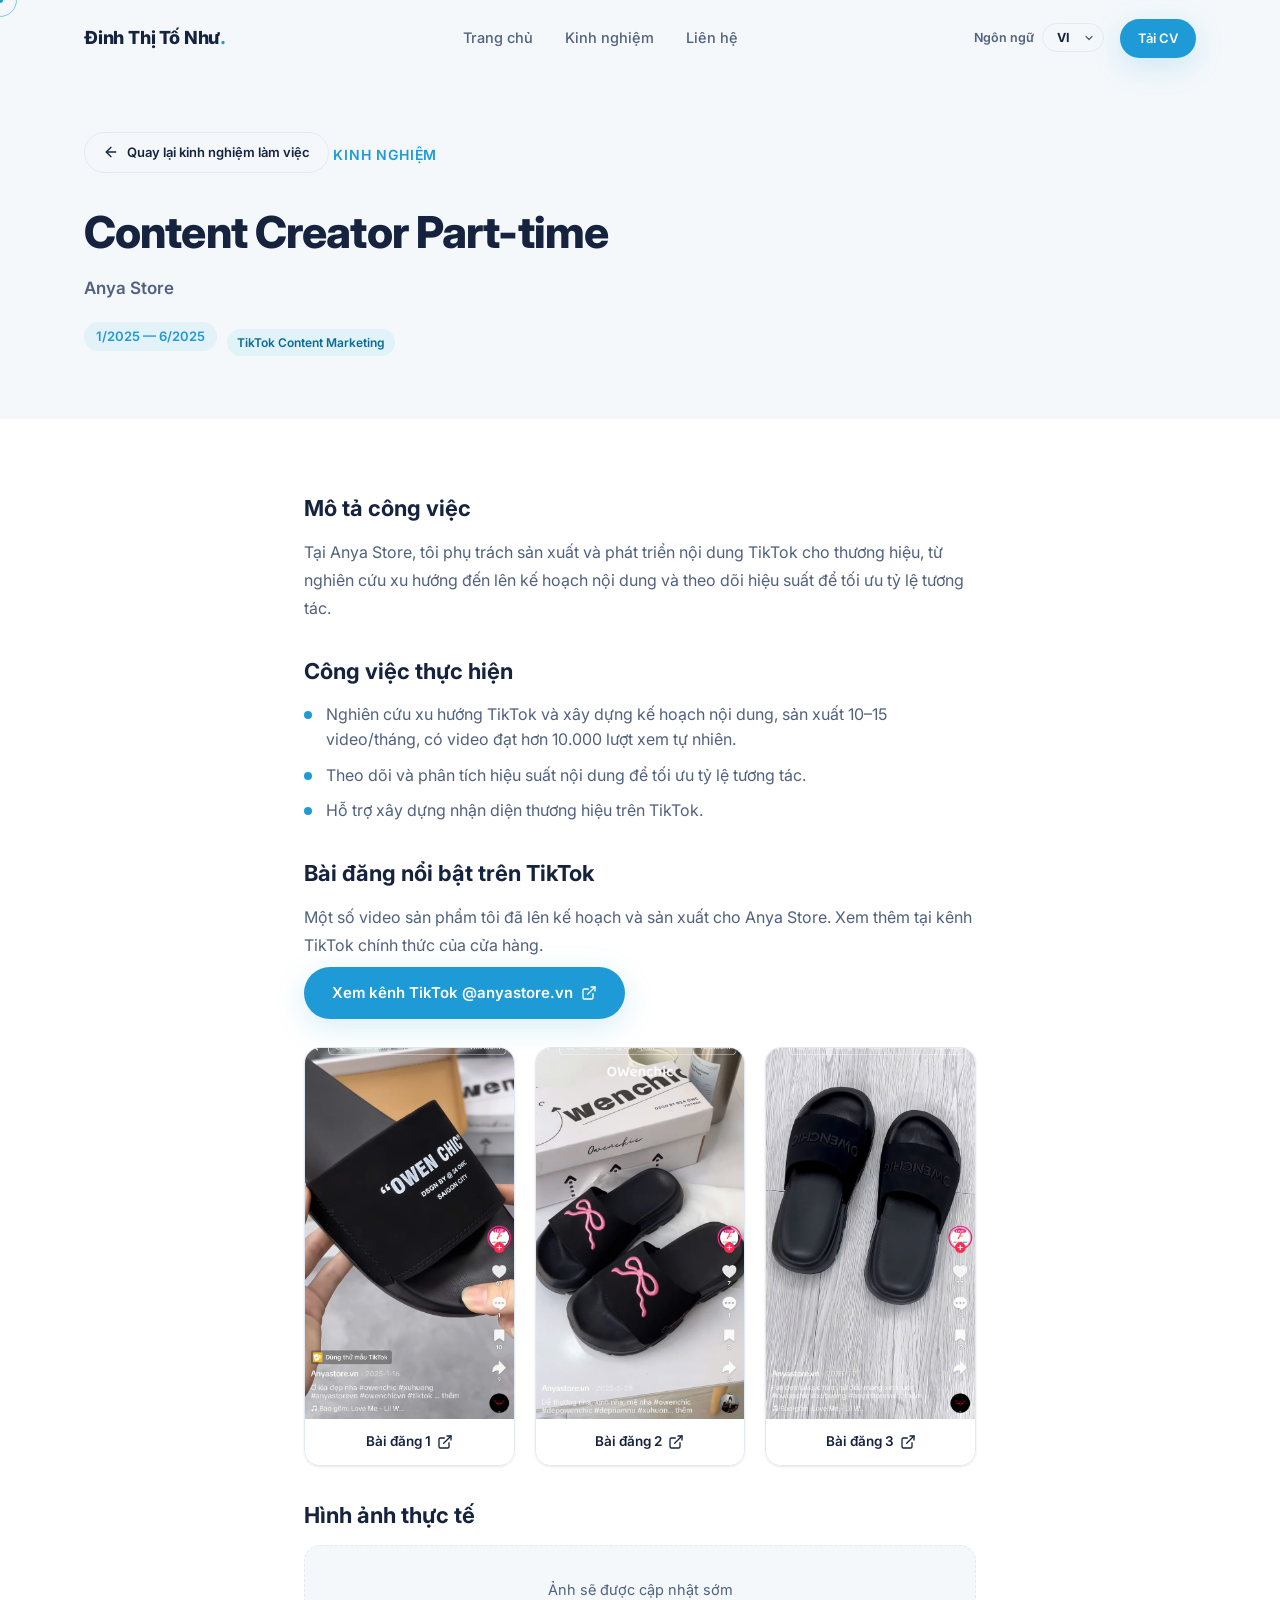
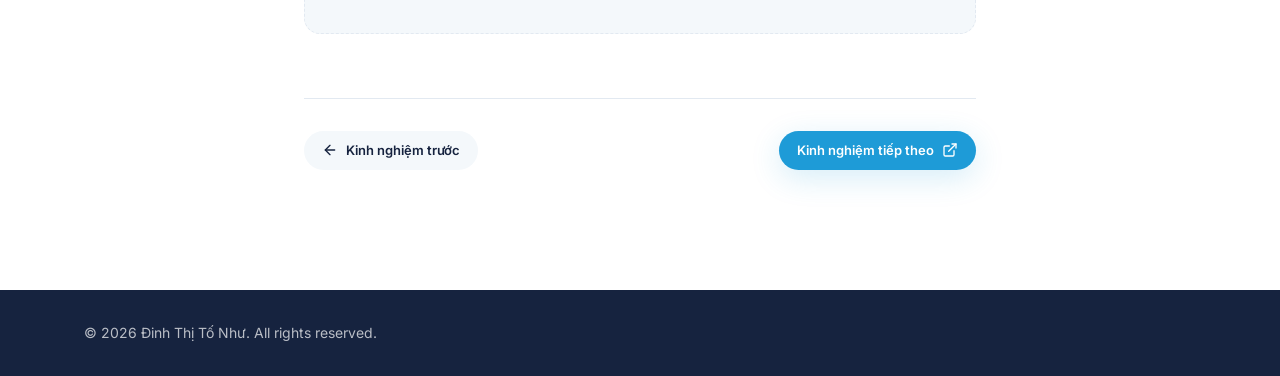
==== commit 73fbcca2: "footer" ====
--- a/experience/anya-content-creator.html
+++ b/experience/anya-content-creator.html
@@ -168,7 +168,7 @@
   <!-- ============ FOOTER ============ -->
   <footer class="footer">
     <div class="container footer__inner">
-      <p>&copy; <span id="year"></span> Đinh Thị Tố Như. <span data-i18n="footer.rights">All rights reserved.</span></p>
+      <p>&copy; <span id="year"></span> Đinh Thị Tố Như. <span>All rights reserved.</span></p>
       <button id="backToTop" class="back-to-top" aria-label="Lên đầu trang">
         <svg class="icon" aria-hidden="true"><use href="#icon-arrow-up"></use></svg>
       </button>
